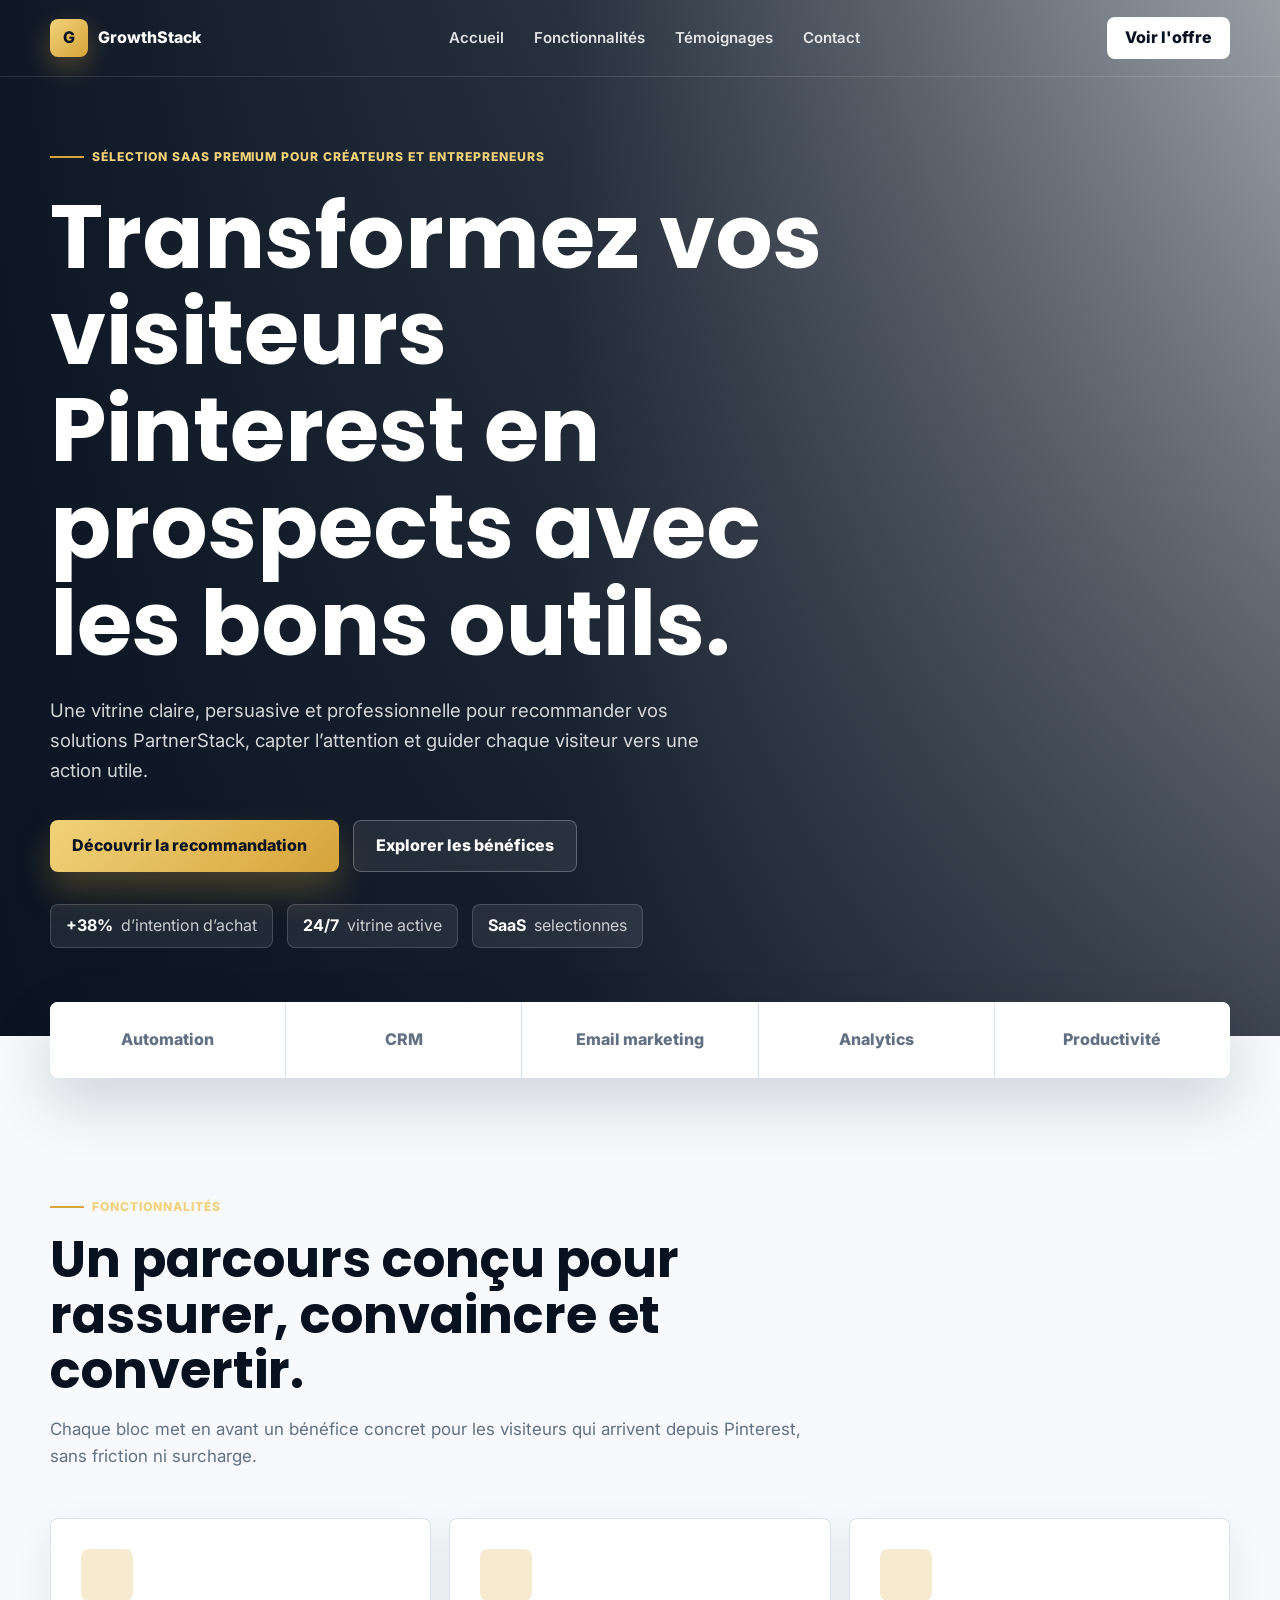
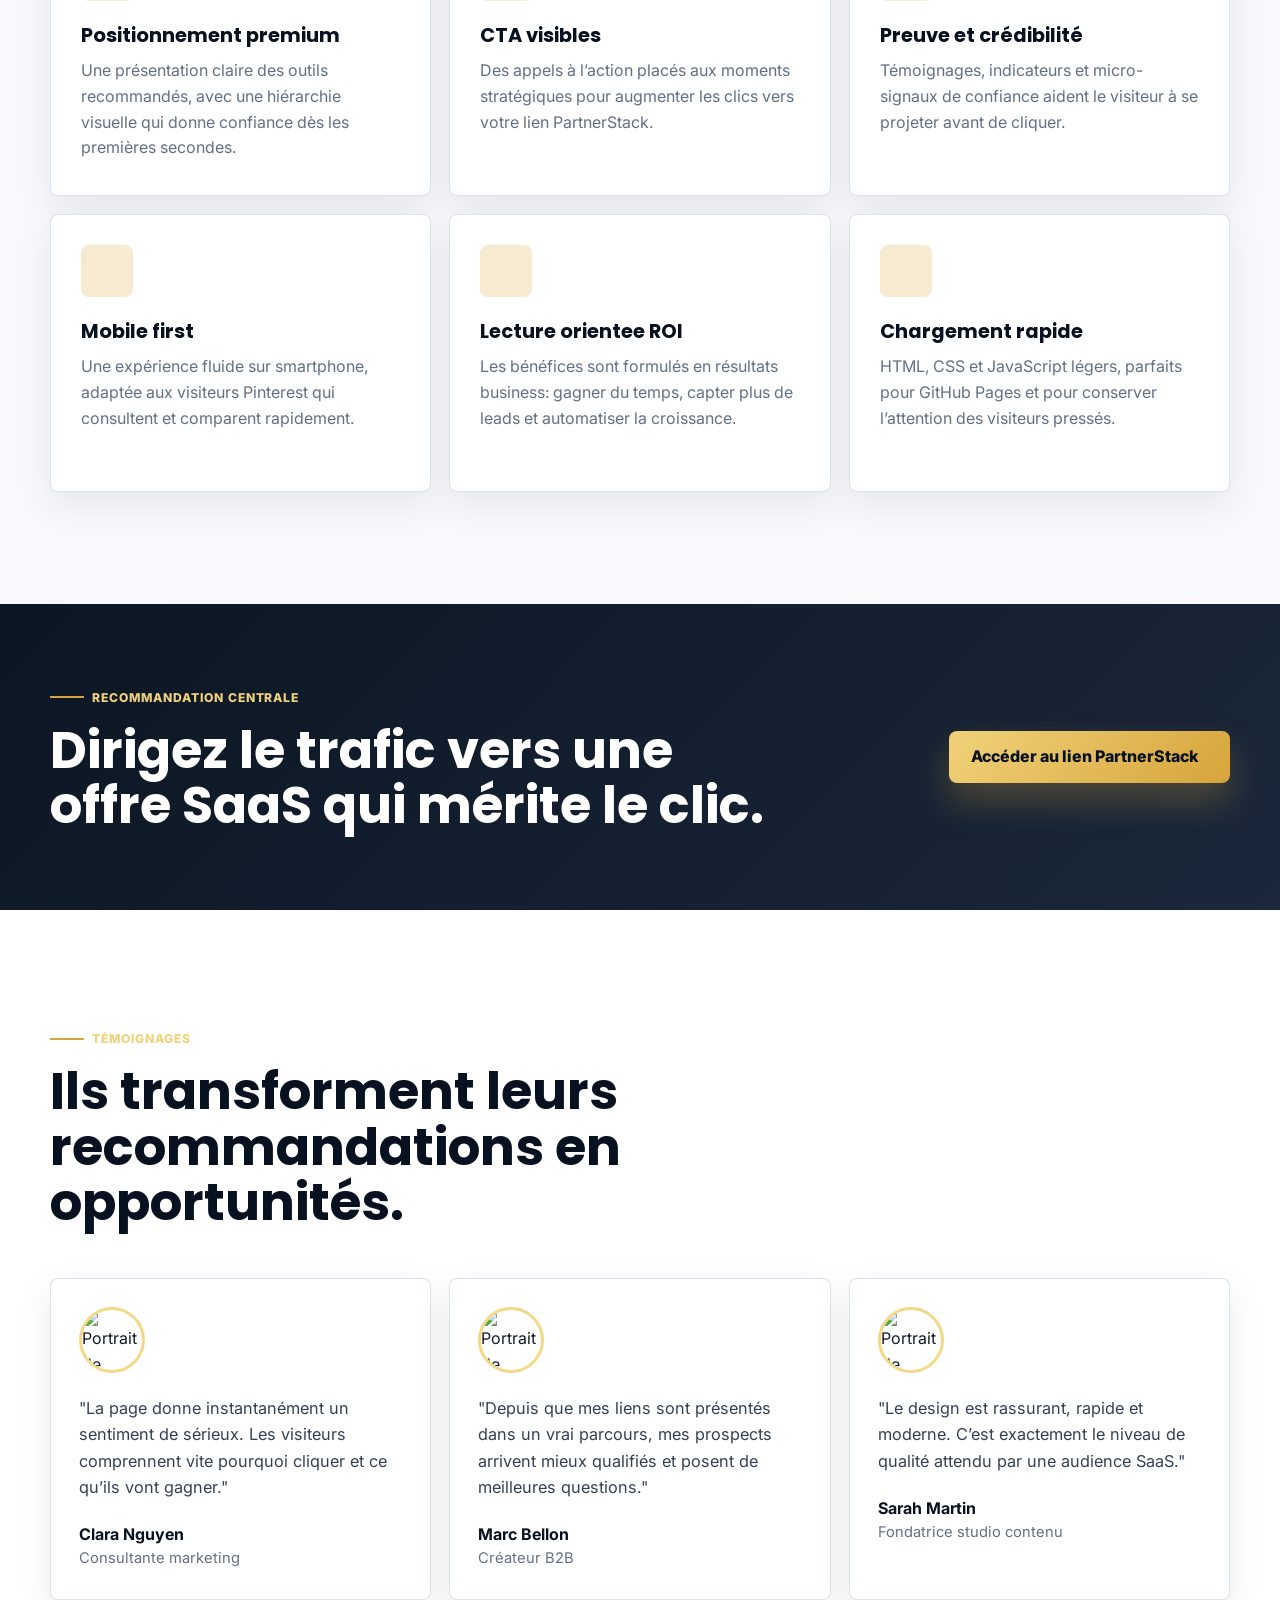
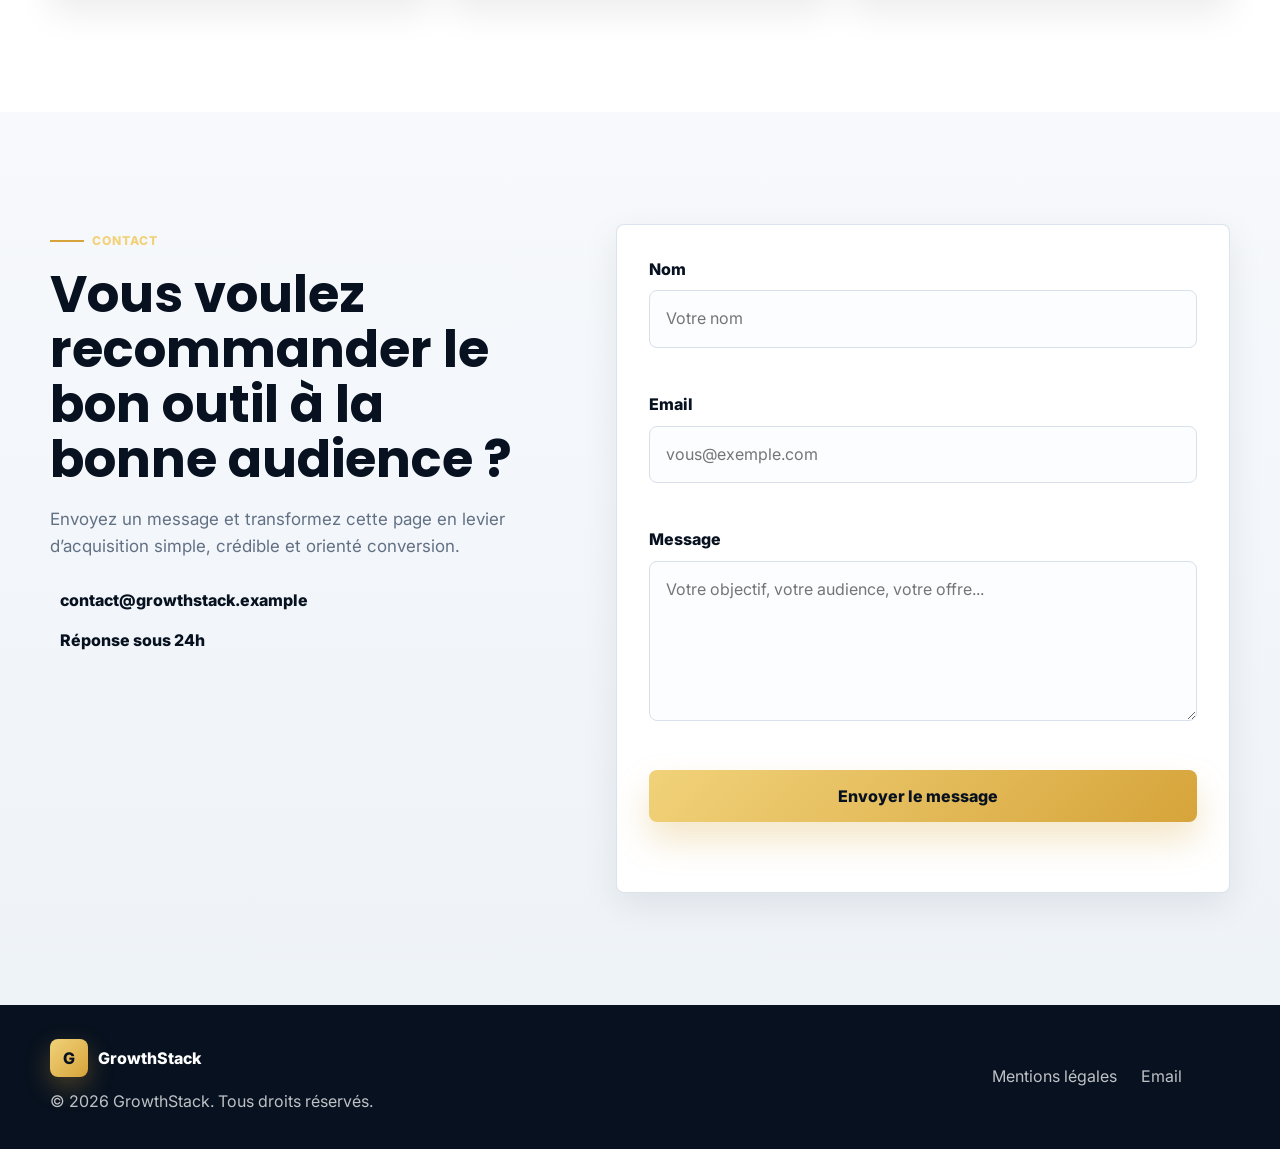
==== index.html @ a3753d05 "Add files via upload" ====
<!DOCTYPE html>
<html lang="fr">
<head>
  <meta charset="UTF-8">
  <meta name="viewport" content="width=device-width, initial-scale=1.0">
  <meta name="description" content="Découvrez une sélection premium d'outils SaaS recommandés via PartnerStack pour accélérer votre croissance, automatiser vos ventes et convertir plus de prospects.">
  <title>GrowthStack | Outils SaaS recommandés</title>
  <link rel="icon" type="image/svg+xml" href="favicon.svg">
  <link rel="preconnect" href="https://fonts.googleapis.com">
  <link rel="preconnect" href="https://fonts.gstatic.com" crossorigin>
  <link href="https://fonts.googleapis.com/css2?family=Inter:wght@400;500;600;700;800&family=Poppins:wght@600;700;800&display=swap" rel="stylesheet">
  <link rel="stylesheet" href="styles.css">
</head>
<body>
  <!-- Navigation fixe avec CTA de conversion -->
  <header class="site-header" data-header>
    <nav class="nav-shell" aria-label="Navigation principale">
      <a class="brand" href="#accueil" aria-label="GrowthStack - Accueil">
        <span class="brand-mark">G</span>
        <span>GrowthStack</span>
      </a>

      <button class="nav-toggle" type="button" aria-expanded="false" aria-controls="nav-menu" aria-label="Ouvrir le menu">
        <i data-lucide="menu"></i>
      </button>

      <div class="nav-menu" id="nav-menu" data-menu>
        <a href="#accueil">Accueil</a>
        <a href="#fonctionnalites">Fonctionnalités</a>
        <a href="#temoignages">Témoignages</a>
        <a href="#contact">Contact</a>
      </div>

      <a class="nav-cta" href="https://www.partnerstack.com/" target="_blank" rel="noopener" data-partner-link>
        Voir l'offre
      </a>
    </nav>
  </header>

  <main>
    <!-- Hero immersive: promesse claire + lien PartnerStack -->
    <section class="hero" id="accueil">
      <div class="hero-media" aria-hidden="true"></div>
      <div class="hero-overlay" aria-hidden="true"></div>

      <div class="hero-content reveal">
        <span class="eyebrow">Sélection SaaS premium pour créateurs et entrepreneurs</span>
        <h1>Transformez vos visiteurs Pinterest en prospects avec les bons outils.</h1>
        <p>
          Une vitrine claire, persuasive et professionnelle pour recommander vos solutions PartnerStack,
          capter l’attention et guider chaque visiteur vers une action utile.
        </p>
        <div class="hero-actions">
          <a class="button button-primary" href="https://www.partnerstack.com/" target="_blank" rel="noopener" data-partner-link>
            Découvrir la recommandation
            <i data-lucide="arrow-up-right"></i>
          </a>
          <a class="button button-ghost" href="#fonctionnalites">
            Explorer les bénéfices
          </a>
        </div>
        <div class="trust-row" aria-label="Indicateurs de confiance">
          <span><strong>+38%</strong> d’intention d’achat</span>
          <span><strong>24/7</strong> vitrine active</span>
          <span><strong>SaaS</strong> selectionnes</span>
        </div>
      </div>
    </section>

    <section class="logos-section" aria-label="Benefices rapides">
      <div class="section-inner logo-strip reveal">
        <span>Automation</span>
        <span>CRM</span>
        <span>Email marketing</span>
        <span>Analytics</span>
        <span>Productivité</span>
      </div>
    </section>

    <!-- Benefices principaux pour guider les visiteurs Pinterest -->
    <section class="section features-section" id="fonctionnalites">
      <div class="section-inner">
        <div class="section-heading reveal">
          <span class="eyebrow">Fonctionnalités</span>
          <h2>Un parcours conçu pour rassurer, convaincre et convertir.</h2>
          <p>Chaque bloc met en avant un bénéfice concret pour les visiteurs qui arrivent depuis Pinterest, sans friction ni surcharge.</p>
        </div>

        <div class="feature-grid">
          <article class="feature-card reveal">
            <span class="icon-badge"><i data-lucide="sparkles"></i></span>
            <h3>Positionnement premium</h3>
            <p>Une présentation claire des outils recommandés, avec une hiérarchie visuelle qui donne confiance dès les premières secondes.</p>
          </article>
          <article class="feature-card reveal">
            <span class="icon-badge"><i data-lucide="mouse-pointer-click"></i></span>
            <h3>CTA visibles</h3>
            <p>Des appels à l’action placés aux moments stratégiques pour augmenter les clics vers votre lien PartnerStack.</p>
          </article>
          <article class="feature-card reveal">
            <span class="icon-badge"><i data-lucide="shield-check"></i></span>
            <h3>Preuve et crédibilité</h3>
            <p>Témoignages, indicateurs et micro-signaux de confiance aident le visiteur à se projeter avant de cliquer.</p>
          </article>
          <article class="feature-card reveal">
            <span class="icon-badge"><i data-lucide="smartphone"></i></span>
            <h3>Mobile first</h3>
            <p>Une expérience fluide sur smartphone, adaptée aux visiteurs Pinterest qui consultent et comparent rapidement.</p>
          </article>
          <article class="feature-card reveal">
            <span class="icon-badge"><i data-lucide="bar-chart-3"></i></span>
            <h3>Lecture orientee ROI</h3>
            <p>Les bénéfices sont formulés en résultats business: gagner du temps, capter plus de leads et automatiser la croissance.</p>
          </article>
          <article class="feature-card reveal">
            <span class="icon-badge"><i data-lucide="zap"></i></span>
            <h3>Chargement rapide</h3>
            <p>HTML, CSS et JavaScript légers, parfaits pour GitHub Pages et pour conserver l’attention des visiteurs pressés.</p>
          </article>
        </div>
      </div>
    </section>

    <section class="conversion-band">
      <div class="section-inner band-inner reveal">
        <div>
          <span class="eyebrow">Recommandation centrale</span>
          <h2>Dirigez le trafic vers une offre SaaS qui mérite le clic.</h2>
        </div>
        <a class="button button-primary" href="https://www.partnerstack.com/" target="_blank" rel="noopener" data-partner-link>
          Accéder au lien PartnerStack
          <i data-lucide="external-link"></i>
        </a>
      </div>
    </section>

    <!-- Preuve sociale pour renforcer la confiance avant le clic -->
    <section class="section testimonials-section" id="temoignages">
      <div class="section-inner">
        <div class="section-heading reveal">
          <span class="eyebrow">Témoignages</span>
          <h2>Ils transforment leurs recommandations en opportunités.</h2>
        </div>

        <div class="testimonial-grid">
          <article class="testimonial-card reveal">
            <img src="https://images.unsplash.com/photo-1494790108377-be9c29b29330?auto=format&fit=crop&w=160&q=80" alt="Portrait de cliente souriante">
            <p>"La page donne instantanément un sentiment de sérieux. Les visiteurs comprennent vite pourquoi cliquer et ce qu’ils vont gagner."</p>
            <div>
              <strong>Clara Nguyen</strong>
              <span>Consultante marketing</span>
            </div>
          </article>
          <article class="testimonial-card reveal">
            <img src="https://images.unsplash.com/photo-1500648767791-00dcc994a43e?auto=format&fit=crop&w=160&q=80" alt="Portrait de client professionnel">
            <p>"Depuis que mes liens sont présentés dans un vrai parcours, mes prospects arrivent mieux qualifiés et posent de meilleures questions."</p>
            <div>
              <strong>Marc Bellon</strong>
              <span>Créateur B2B</span>
            </div>
          </article>
          <article class="testimonial-card reveal">
            <img src="https://images.unsplash.com/photo-1580489944761-15a19d654956?auto=format&fit=crop&w=160&q=80" alt="Portrait de cliente professionnelle">
            <p>"Le design est rassurant, rapide et moderne. C’est exactement le niveau de qualité attendu par une audience SaaS."</p>
            <div>
              <strong>Sarah Martin</strong>
              <span>Fondatrice studio contenu</span>
            </div>
          </article>
        </div>
      </div>
    </section>

    <!-- Formulaire valide cote client, pret a connecter a un service externe -->
    <section class="section contact-section" id="contact">
      <div class="section-inner contact-layout">
        <div class="contact-copy reveal">
          <span class="eyebrow">Contact</span>
          <h2>Vous voulez recommander le bon outil à la bonne audience ?</h2>
          <p>Envoyez un message et transformez cette page en levier d’acquisition simple, crédible et orienté conversion.</p>
          <div class="contact-meta">
            <a href="mailto:contact@growthstack.example"><i data-lucide="mail"></i> contact@growthstack.example</a>
            <span><i data-lucide="clock-3"></i> Réponse sous 24h</span>
          </div>
        </div>

        <form class="contact-form reveal" id="contact-form" novalidate>
          <label for="name">Nom</label>
          <input id="name" name="name" type="text" autocomplete="name" placeholder="Votre nom" required minlength="2">
          <small class="error-message" data-error-for="name"></small>

          <label for="email">Email</label>
          <input id="email" name="email" type="email" autocomplete="email" placeholder="vous@exemple.com" required>
          <small class="error-message" data-error-for="email"></small>

          <label for="message">Message</label>
          <textarea id="message" name="message" rows="5" placeholder="Votre objectif, votre audience, votre offre..." required minlength="12"></textarea>
          <small class="error-message" data-error-for="message"></small>

          <button class="button button-primary form-submit" type="submit">
            Envoyer le message
            <i data-lucide="send"></i>
          </button>
          <p class="form-status" role="status" aria-live="polite" data-form-status></p>
        </form>
      </div>
    </section>
  </main>

  <footer class="site-footer">
    <div class="section-inner footer-inner">
      <div>
        <a class="brand" href="#accueil">
          <span class="brand-mark">G</span>
          <span>GrowthStack</span>
        </a>
          <p>© 2026 GrowthStack. Tous droits réservés.</p>
      </div>
      <div class="footer-links">
        <a href="#contact">Mentions légales</a>
        <a href="mailto:contact@growthstack.example">Email</a>
        <a href="https://www.linkedin.com/" target="_blank" rel="noopener" aria-label="LinkedIn"><i data-lucide="linkedin"></i></a>
        <a href="https://www.instagram.com/" target="_blank" rel="noopener" aria-label="Instagram"><i data-lucide="instagram"></i></a>
      </div>
    </div>
  </footer>

  <script src="https://unpkg.com/lucide@latest/dist/umd/lucide.min.js"></script>
  <script src="script.js"></script>
</body>
</html>
---- styles.css ----
:root {
  /* Palette premium: bleu nuit, blanc net et accent doré. */
  --navy: #07111f;
  --navy-soft: #0d1b2f;
  --ink: #111827;
  --muted: #627084;
  --line: #d8e0ea;
  --white: #ffffff;
  --off-white: #f7f9fc;
  --gold: #d6a43a;
  --gold-light: #f1d27a;
  --sky: #64b5f6;
  --teal: #2dd4bf;
  --shadow: 0 24px 60px rgba(7, 17, 31, 0.16);
  --radius: 8px;
  --container: 1180px;
}

* {
  box-sizing: border-box;
}

html {
  scroll-behavior: smooth;
}

body {
  margin: 0;
  font-family: "Inter", Arial, sans-serif;
  color: var(--ink);
  background: var(--off-white);
  line-height: 1.6;
}

body.menu-open {
  overflow: hidden;
}

a {
  color: inherit;
  text-decoration: none;
}

img {
  display: block;
  max-width: 100%;
}

button,
input,
textarea {
  font: inherit;
}

.site-header {
  position: fixed;
  top: 0;
  right: 0;
  left: 0;
  z-index: 20;
  transition: background 220ms ease, box-shadow 220ms ease, border-color 220ms ease;
  border-bottom: 1px solid rgba(255, 255, 255, 0.12);
}

.site-header.is-scrolled {
  background: rgba(7, 17, 31, 0.92);
  box-shadow: 0 16px 36px rgba(7, 17, 31, 0.22);
  backdrop-filter: blur(16px);
}

.nav-shell,
.section-inner {
  width: min(calc(100% - 40px), var(--container));
  margin: 0 auto;
}

.nav-shell {
  min-height: 76px;
  display: flex;
  align-items: center;
  justify-content: space-between;
  gap: 24px;
}

.brand {
  display: inline-flex;
  align-items: center;
  gap: 10px;
  color: var(--white);
  font-weight: 800;
  letter-spacing: 0;
}

.brand-mark {
  width: 38px;
  height: 38px;
  display: grid;
  place-items: center;
  border-radius: var(--radius);
  color: var(--navy);
  background: linear-gradient(135deg, var(--gold-light), var(--gold));
  box-shadow: 0 10px 26px rgba(214, 164, 58, 0.32);
}

.nav-menu {
  display: flex;
  align-items: center;
  gap: 30px;
  color: rgba(255, 255, 255, 0.86);
  font-weight: 600;
  font-size: 0.94rem;
}

.nav-menu a {
  transition: color 180ms ease;
}

.nav-menu a:hover,
.nav-menu a:focus-visible {
  color: var(--gold-light);
}

.nav-cta {
  display: inline-flex;
  align-items: center;
  justify-content: center;
  min-height: 42px;
  padding: 0 18px;
  border-radius: var(--radius);
  color: var(--navy);
  background: var(--white);
  font-weight: 800;
  transition: transform 180ms ease, background 180ms ease;
}

.nav-cta:hover {
  transform: translateY(-2px);
  background: var(--gold-light);
}

.nav-toggle {
  display: none;
  width: 44px;
  height: 44px;
  border: 1px solid rgba(255, 255, 255, 0.28);
  border-radius: var(--radius);
  color: var(--white);
  background: rgba(255, 255, 255, 0.08);
  cursor: pointer;
}

.hero {
  position: relative;
  min-height: 92vh;
  display: flex;
  align-items: center;
  padding: 140px 0 88px;
  color: var(--white);
  overflow: hidden;
}

.hero-media,
.hero-overlay {
  position: absolute;
  inset: 0;
}

.hero-media {
  background-image: url("https://images.unsplash.com/photo-1551434678-e076c223a692?auto=format&fit=crop&w=2200&q=86");
  background-size: cover;
  background-position: center;
  transform: scale(1.04);
}

.hero-overlay {
  background:
    linear-gradient(90deg, rgba(7, 17, 31, 0.96) 0%, rgba(7, 17, 31, 0.82) 44%, rgba(7, 17, 31, 0.2) 100%),
    linear-gradient(180deg, rgba(7, 17, 31, 0.24) 0%, rgba(7, 17, 31, 0.72) 100%);
}

.hero-content {
  position: relative;
  width: min(calc(100% - 40px), 820px);
  margin-left: max(20px, calc((100vw - var(--container)) / 2));
}

.eyebrow {
  display: inline-flex;
  align-items: center;
  gap: 8px;
  color: var(--gold-light);
  text-transform: uppercase;
  font-weight: 800;
  font-size: 0.76rem;
  letter-spacing: 0.08em;
}

.eyebrow::before {
  content: "";
  width: 34px;
  height: 2px;
  background: var(--gold);
}

h1,
h2,
h3 {
  margin: 0;
  font-family: "Poppins", "Inter", sans-serif;
  line-height: 1.08;
  letter-spacing: 0;
}

h1 {
  margin-top: 22px;
  max-width: 780px;
  font-size: clamp(2.8rem, 7vw, 5.6rem);
}

.hero p {
  max-width: 650px;
  margin: 24px 0 0;
  color: rgba(255, 255, 255, 0.82);
  font-size: 1.16rem;
}

.hero-actions,
.trust-row {
  display: flex;
  align-items: center;
  flex-wrap: wrap;
  gap: 14px;
}

.hero-actions {
  margin-top: 34px;
}

.button {
  min-height: 52px;
  display: inline-flex;
  align-items: center;
  justify-content: center;
  gap: 10px;
  border: 0;
  border-radius: var(--radius);
  padding: 0 22px;
  cursor: pointer;
  font-weight: 800;
  transition: transform 180ms ease, box-shadow 180ms ease, background 180ms ease, color 180ms ease;
}

.button svg {
  width: 19px;
  height: 19px;
}

.button-primary {
  color: var(--navy);
  background: linear-gradient(135deg, var(--gold-light), var(--gold));
  box-shadow: 0 18px 34px rgba(214, 164, 58, 0.28);
}

.button-primary:hover {
  transform: translateY(-3px);
  box-shadow: 0 24px 42px rgba(214, 164, 58, 0.36);
}

.button-ghost {
  color: var(--white);
  border: 1px solid rgba(255, 255, 255, 0.26);
  background: rgba(255, 255, 255, 0.08);
  backdrop-filter: blur(10px);
}

.button-ghost:hover {
  transform: translateY(-3px);
  background: rgba(255, 255, 255, 0.15);
}

.trust-row {
  margin-top: 32px;
  color: rgba(255, 255, 255, 0.76);
}

.trust-row span {
  min-height: 44px;
  display: inline-flex;
  align-items: center;
  gap: 8px;
  padding: 0 15px;
  border: 1px solid rgba(255, 255, 255, 0.16);
  border-radius: var(--radius);
  background: rgba(255, 255, 255, 0.08);
}

.trust-row strong {
  color: var(--white);
}

.logos-section {
  margin-top: -34px;
  position: relative;
  z-index: 2;
}

.logo-strip {
  display: grid;
  grid-template-columns: repeat(5, 1fr);
  gap: 1px;
  overflow: hidden;
  border-radius: var(--radius);
  box-shadow: var(--shadow);
  background: var(--line);
}

.logo-strip span {
  min-height: 76px;
  display: grid;
  place-items: center;
  color: var(--muted);
  background: var(--white);
  font-weight: 800;
}

.section {
  padding: 112px 0;
}

.section-heading {
  max-width: 760px;
  margin-bottom: 48px;
}

.section-heading h2,
.band-inner h2,
.contact-copy h2 {
  margin-top: 16px;
  color: var(--navy);
  font-size: clamp(2rem, 4vw, 3.35rem);
}

.section-heading p,
.contact-copy p {
  margin: 18px 0 0;
  color: var(--muted);
  font-size: 1.06rem;
}

.feature-grid {
  display: grid;
  grid-template-columns: repeat(3, 1fr);
  gap: 18px;
}

.feature-card,
.testimonial-card,
.contact-form {
  border: 1px solid rgba(216, 224, 234, 0.9);
  border-radius: var(--radius);
  background: var(--white);
  box-shadow: 0 12px 36px rgba(7, 17, 31, 0.08);
}

.feature-card {
  min-height: 278px;
  padding: 30px;
  transition: transform 200ms ease, box-shadow 200ms ease, border-color 200ms ease;
}

.feature-card:hover {
  transform: translateY(-6px);
  border-color: rgba(214, 164, 58, 0.55);
  box-shadow: 0 26px 56px rgba(7, 17, 31, 0.13);
}

.icon-badge {
  width: 52px;
  height: 52px;
  display: grid;
  place-items: center;
  border-radius: var(--radius);
  color: var(--navy);
  background: #f6ead0;
}

.icon-badge svg {
  width: 24px;
  height: 24px;
}

.feature-card h3 {
  margin-top: 24px;
  color: var(--navy);
  font-size: 1.22rem;
}

.feature-card p {
  margin: 12px 0 0;
  color: var(--muted);
}

.conversion-band {
  padding: 76px 0;
  color: var(--white);
  background:
    linear-gradient(135deg, rgba(7, 17, 31, 0.98), rgba(13, 27, 47, 0.94)),
    url("https://images.unsplash.com/photo-1556761175-b413da4baf72?auto=format&fit=crop&w=1800&q=82") center/cover;
}

.band-inner {
  display: flex;
  align-items: center;
  justify-content: space-between;
  gap: 34px;
}

.band-inner h2 {
  color: var(--white);
  max-width: 720px;
}

.testimonials-section {
  background: var(--white);
}

.testimonial-grid {
  display: grid;
  grid-template-columns: repeat(3, 1fr);
  gap: 18px;
}

.testimonial-card {
  padding: 28px;
}

.testimonial-card img {
  width: 66px;
  height: 66px;
  border-radius: 50%;
  object-fit: cover;
  border: 3px solid #f3d985;
}

.testimonial-card p {
  margin: 22px 0;
  color: #344154;
  font-size: 1.02rem;
}

.testimonial-card strong,
.testimonial-card span {
  display: block;
}

.testimonial-card strong {
  color: var(--navy);
}

.testimonial-card span {
  color: var(--muted);
  font-size: 0.92rem;
}

.contact-section {
  background:
    linear-gradient(180deg, #f7f9fc 0%, #eef3f8 100%);
}

.contact-layout {
  display: grid;
  grid-template-columns: 0.9fr 1.1fr;
  gap: 64px;
  align-items: start;
}

.contact-copy {
  position: sticky;
  top: 110px;
}

.contact-meta {
  display: grid;
  gap: 14px;
  margin-top: 28px;
  color: var(--navy);
  font-weight: 800;
}

.contact-meta a,
.contact-meta span {
  display: inline-flex;
  align-items: center;
  gap: 10px;
}

.contact-meta svg {
  width: 20px;
  height: 20px;
  color: var(--gold);
}

.contact-form {
  padding: 32px;
}

.contact-form label {
  display: block;
  margin: 18px 0 8px;
  color: var(--navy);
  font-weight: 800;
}

.contact-form label:first-child {
  margin-top: 0;
}

.contact-form input,
.contact-form textarea {
  width: 100%;
  border: 1px solid var(--line);
  border-radius: var(--radius);
  padding: 15px 16px;
  color: var(--ink);
  background: #fbfdff;
  outline: 0;
  transition: border-color 180ms ease, box-shadow 180ms ease, background 180ms ease;
}

.contact-form textarea {
  resize: vertical;
}

.contact-form input:focus,
.contact-form textarea:focus {
  border-color: var(--gold);
  background: var(--white);
  box-shadow: 0 0 0 4px rgba(214, 164, 58, 0.16);
}

.contact-form input.is-invalid,
.contact-form textarea.is-invalid {
  border-color: #c2410c;
}

.error-message {
  min-height: 20px;
  display: block;
  margin-top: 6px;
  color: #c2410c;
  font-weight: 700;
  font-size: 0.86rem;
}

.form-submit {
  width: 100%;
  margin-top: 16px;
}

.form-status {
  min-height: 24px;
  margin: 14px 0 0;
  color: #0f766e;
  font-weight: 800;
}

.site-footer {
  padding: 34px 0;
  color: rgba(255, 255, 255, 0.74);
  background: var(--navy);
}

.footer-inner,
.footer-links {
  display: flex;
  align-items: center;
  justify-content: space-between;
  gap: 24px;
}

.footer-inner {
  flex-wrap: wrap;
}

.footer-inner p {
  margin: 12px 0 0;
}

.footer-links {
  flex-wrap: wrap;
}

.footer-links a {
  transition: color 180ms ease;
}

.footer-links a:hover {
  color: var(--gold-light);
}

.footer-links svg {
  width: 20px;
  height: 20px;
}

/* Animation d’apparition progressive déclenchée au scroll. */
.reveal {
  opacity: 0;
  transform: translateY(26px);
  transition: opacity 700ms ease, transform 700ms ease;
}

.reveal.is-visible {
  opacity: 1;
  transform: translateY(0);
}

@media (max-width: 980px) {
  .nav-toggle {
    display: grid;
    place-items: center;
  }

  .nav-menu {
    position: fixed;
    top: 76px;
    right: 20px;
    left: 20px;
    display: grid;
    gap: 0;
    padding: 12px;
    border: 1px solid rgba(255, 255, 255, 0.14);
    border-radius: var(--radius);
    background: rgba(7, 17, 31, 0.96);
    box-shadow: var(--shadow);
    transform: translateY(-12px);
    opacity: 0;
    pointer-events: none;
    transition: opacity 180ms ease, transform 180ms ease;
  }

  .nav-menu.is-open {
    opacity: 1;
    pointer-events: auto;
    transform: translateY(0);
  }

  .nav-menu a {
    padding: 14px;
  }

  .nav-cta {
    display: none;
  }

  .hero {
    min-height: 820px;
  }

  .hero-overlay {
    background:
      linear-gradient(180deg, rgba(7, 17, 31, 0.96), rgba(7, 17, 31, 0.76)),
      linear-gradient(90deg, rgba(7, 17, 31, 0.62), rgba(7, 17, 31, 0.18));
  }

  .logo-strip,
  .feature-grid,
  .testimonial-grid,
  .contact-layout {
    grid-template-columns: 1fr 1fr;
  }

  .logo-strip span:last-child {
    grid-column: 1 / -1;
  }

  .band-inner {
    align-items: flex-start;
    flex-direction: column;
  }

  .contact-copy {
    position: static;
  }
}

@media (max-width: 680px) {
  .nav-shell,
  .section-inner,
  .hero-content {
    width: min(calc(100% - 28px), var(--container));
  }

  .nav-shell {
    min-height: 68px;
  }

  .nav-menu {
    top: 68px;
    right: 14px;
    left: 14px;
  }

  .brand {
    font-size: 0.98rem;
  }

  .brand-mark {
    width: 34px;
    height: 34px;
  }

  .hero {
    min-height: 760px;
    padding: 118px 0 66px;
  }

  h1 {
    font-size: clamp(2.35rem, 13vw, 3.5rem);
  }

  .hero p {
    font-size: 1rem;
  }

  .hero-actions .button {
    width: 100%;
  }

  .trust-row span {
    width: 100%;
    justify-content: center;
  }

  .logo-strip,
  .feature-grid,
  .testimonial-grid,
  .contact-layout {
    grid-template-columns: 1fr;
  }

  .logo-strip span:last-child {
    grid-column: auto;
  }

  .section {
    padding: 76px 0;
  }

  .feature-card,
  .testimonial-card,
  .contact-form {
    padding: 24px;
  }

  .contact-layout {
    gap: 34px;
  }

  .footer-inner,
  .footer-links {
    align-items: flex-start;
    flex-direction: column;
  }
}

@media (prefers-reduced-motion: reduce) {
  *,
  *::before,
  *::after {
    scroll-behavior: auto !important;
    transition-duration: 0.01ms !important;
    animation-duration: 0.01ms !important;
    animation-iteration-count: 1 !important;
  }

  .reveal {
    opacity: 1;
    transform: none;
  }
}
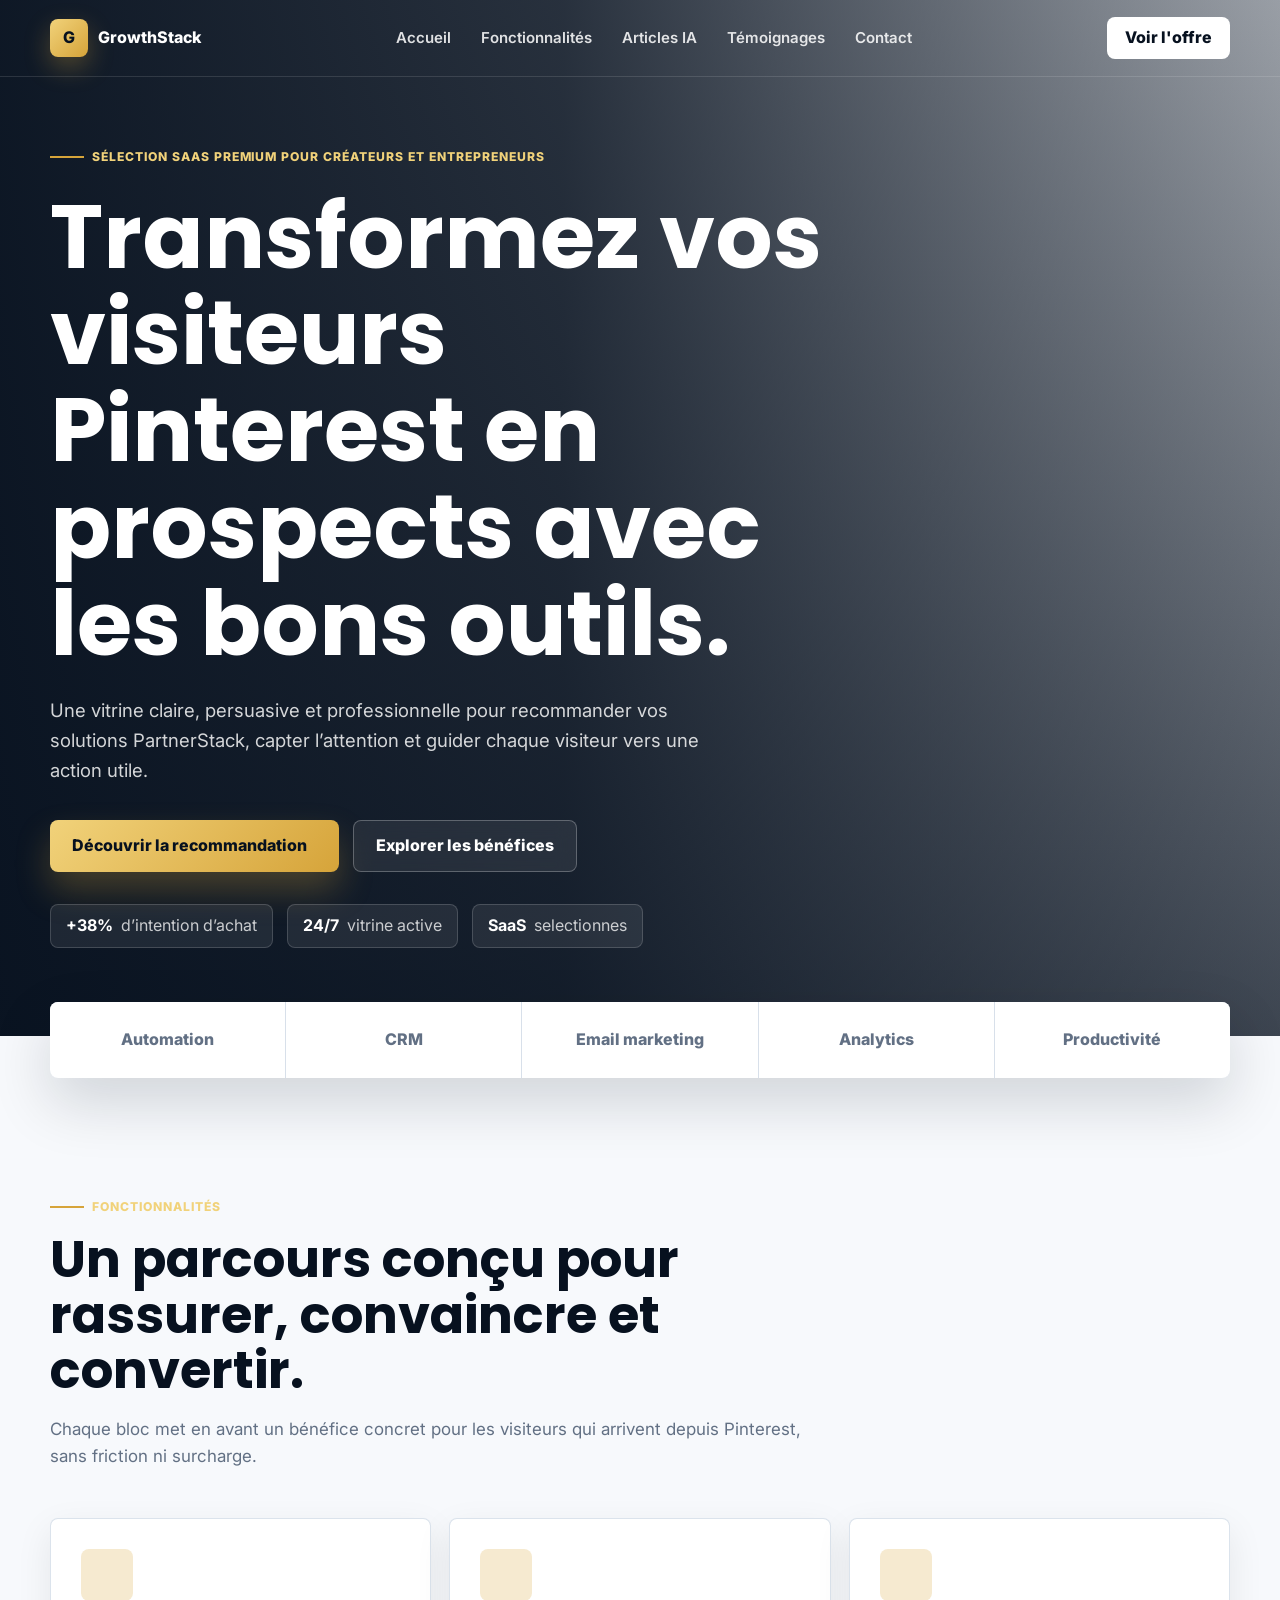
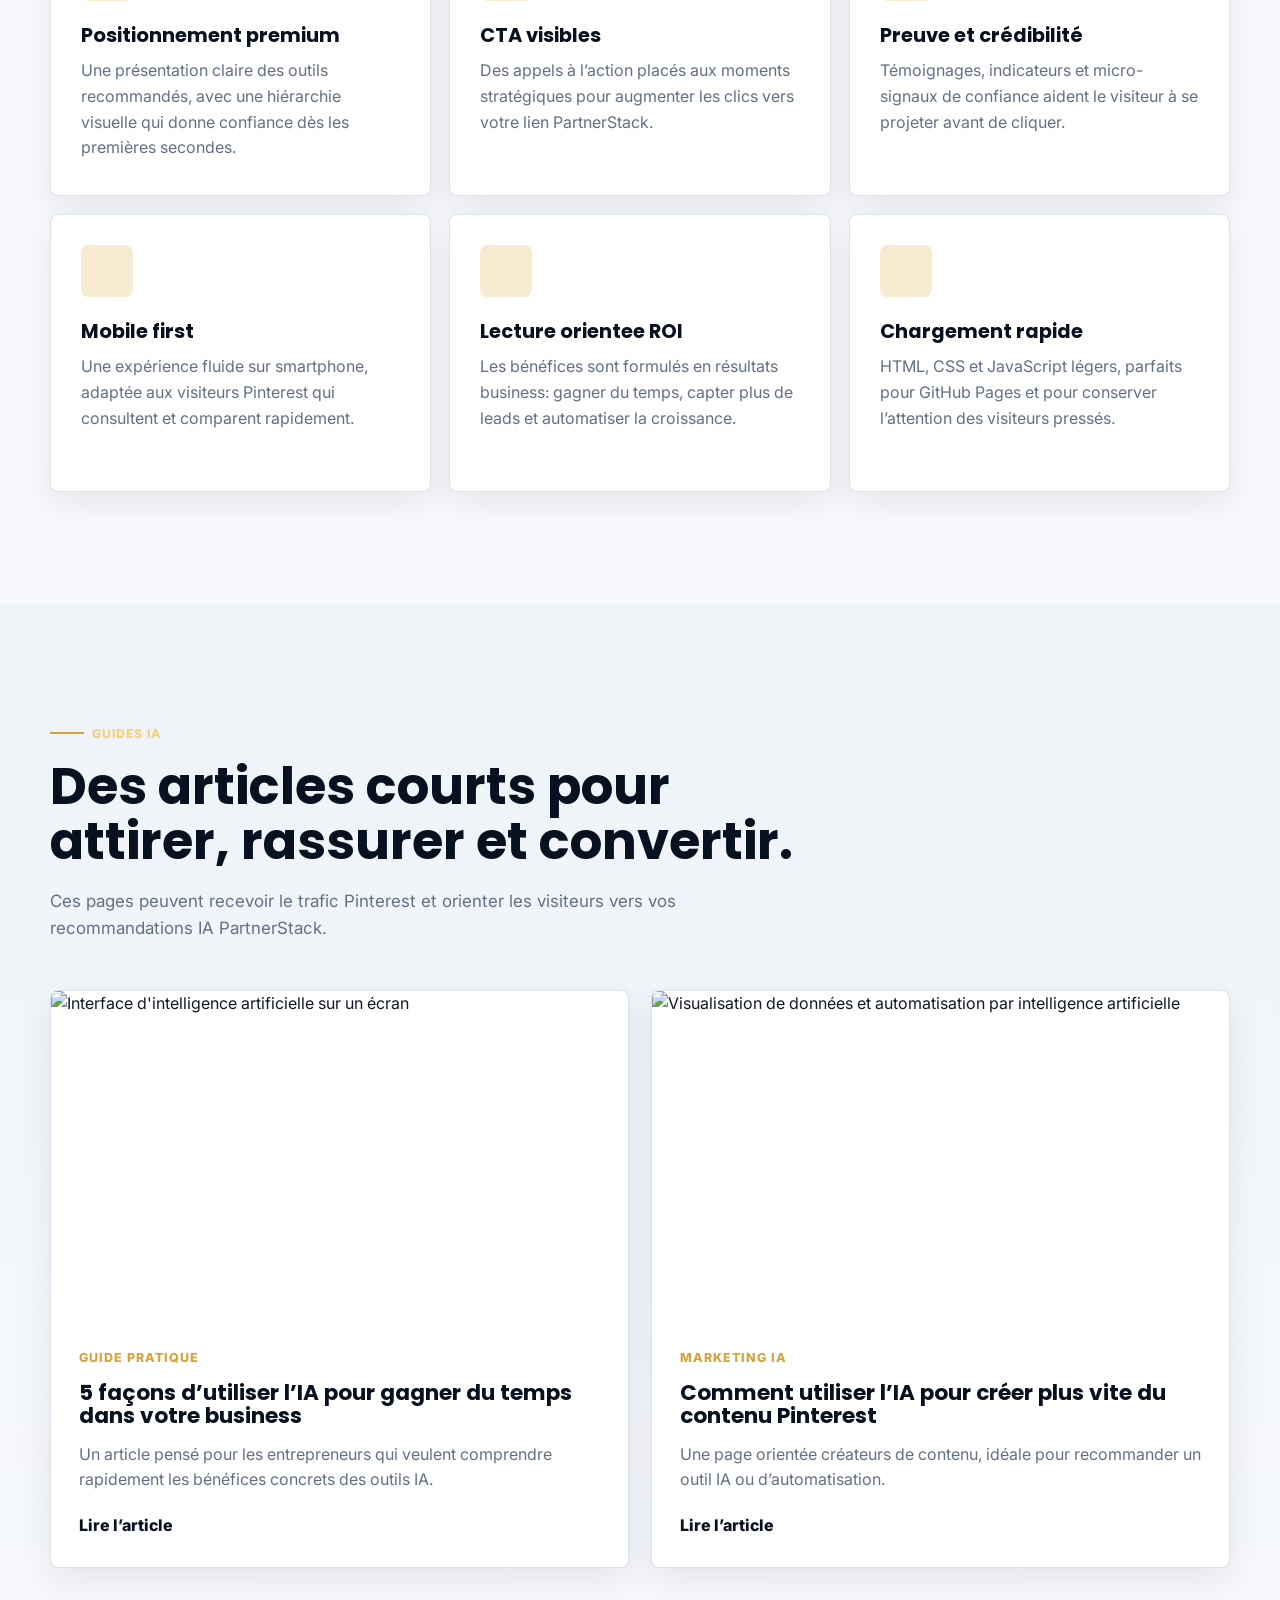
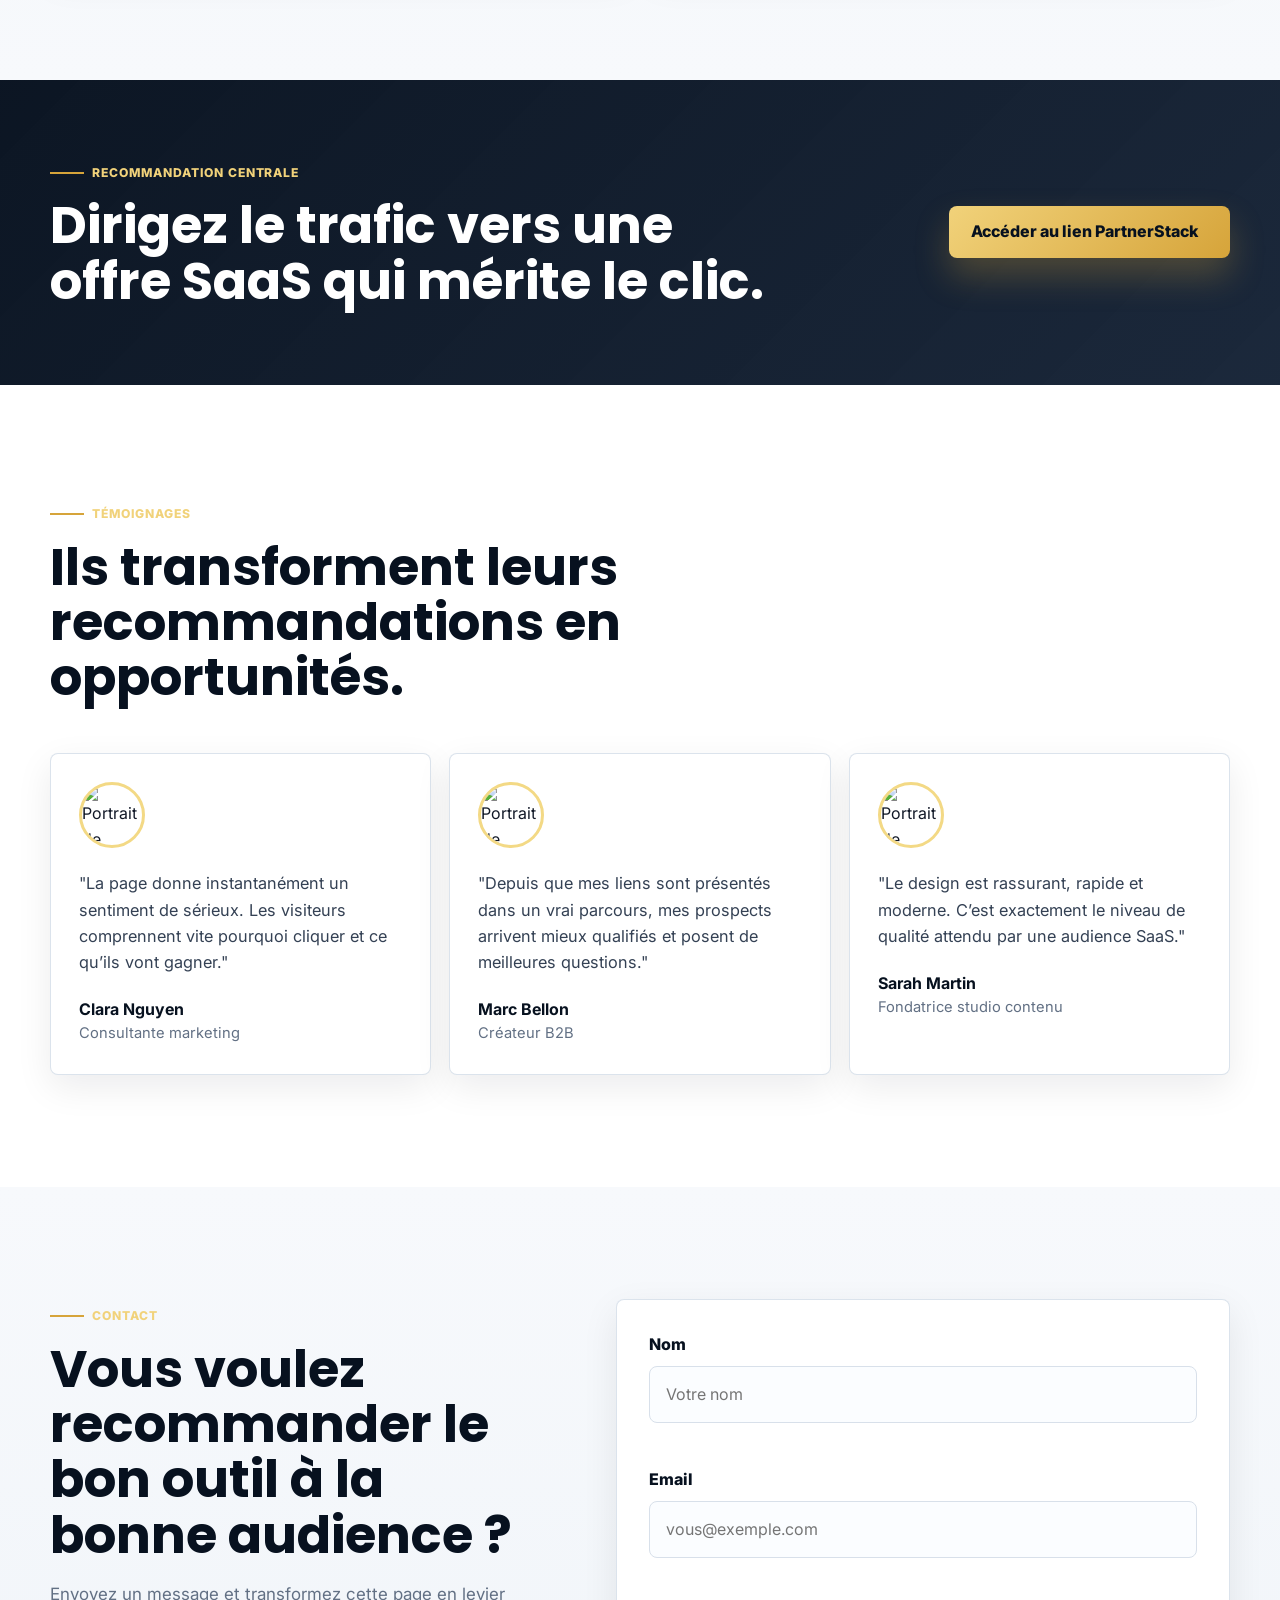
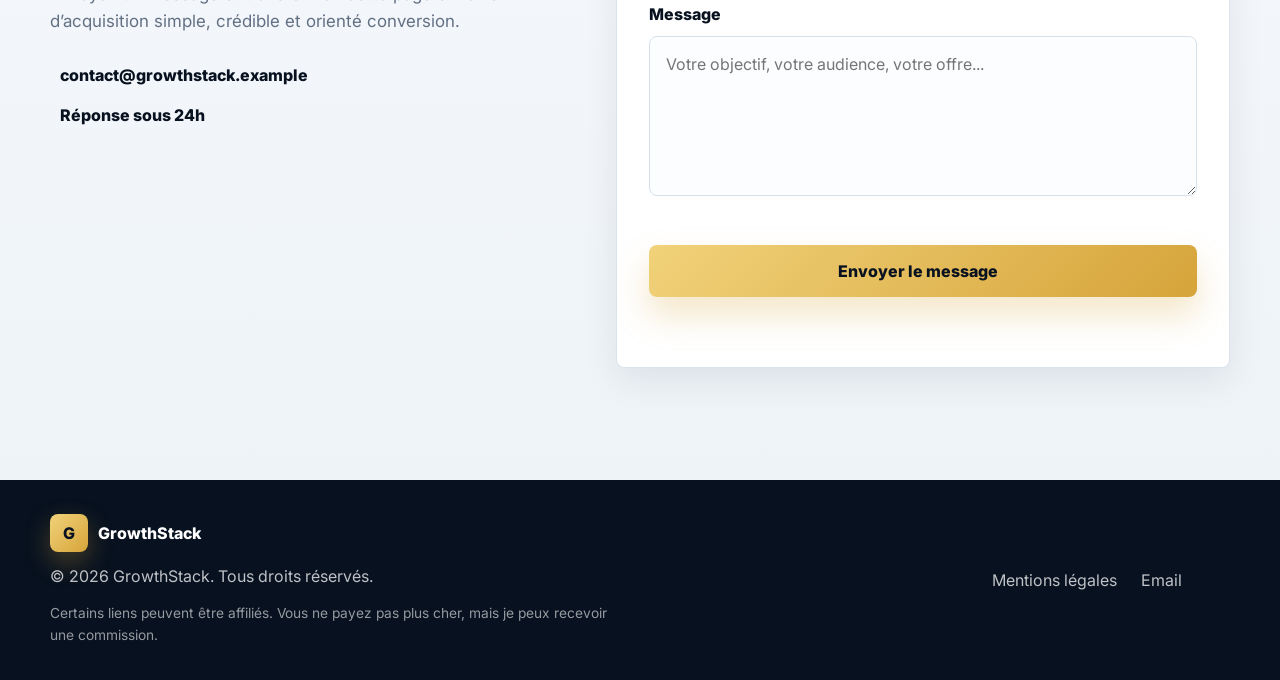
==== commit 9bf207fd: "Add files via upload" ====
--- a/index.html
+++ b/index.html
@@ -27,6 +27,7 @@
       <div class="nav-menu" id="nav-menu" data-menu>
         <a href="#accueil">Accueil</a>
         <a href="#fonctionnalites">Fonctionnalités</a>
+        <a href="#articles">Articles IA</a>
         <a href="#temoignages">Témoignages</a>
         <a href="#contact">Contact</a>
       </div>
@@ -121,6 +122,39 @@
       </div>
     </section>
 
+    <!-- Guides IA pour capter du trafic Pinterest et eduquer avant le CTA -->
+    <section class="section articles-section" id="articles">
+      <div class="section-inner">
+        <div class="section-heading reveal">
+          <span class="eyebrow">Guides IA</span>
+          <h2>Des articles courts pour attirer, rassurer et convertir.</h2>
+          <p>Ces pages peuvent recevoir le trafic Pinterest et orienter les visiteurs vers vos recommandations IA PartnerStack.</p>
+        </div>
+
+        <div class="article-grid">
+          <article class="article-card reveal">
+            <img src="https://images.unsplash.com/photo-1677442136019-21780ecad995?auto=format&fit=crop&w=900&q=82" alt="Interface d'intelligence artificielle sur un écran">
+            <div class="article-card-body">
+              <span>Guide pratique</span>
+              <h3>5 façons d’utiliser l’IA pour gagner du temps dans votre business</h3>
+              <p>Un article pensé pour les entrepreneurs qui veulent comprendre rapidement les bénéfices concrets des outils IA.</p>
+              <a href="article-ia-productivite.html">Lire l’article <i data-lucide="arrow-right"></i></a>
+            </div>
+          </article>
+
+          <article class="article-card reveal">
+            <img src="https://images.unsplash.com/photo-1674027444485-cec3da58eef4?auto=format&fit=crop&w=900&q=82" alt="Visualisation de données et automatisation par intelligence artificielle">
+            <div class="article-card-body">
+              <span>Marketing IA</span>
+              <h3>Comment utiliser l’IA pour créer plus vite du contenu Pinterest</h3>
+              <p>Une page orientée créateurs de contenu, idéale pour recommander un outil IA ou d’automatisation.</p>
+              <a href="article-ia-pinterest.html">Lire l’article <i data-lucide="arrow-right"></i></a>
+            </div>
+          </article>
+        </div>
+      </div>
+    </section>
+
     <section class="conversion-band">
       <div class="section-inner band-inner reveal">
         <div>
@@ -214,7 +248,8 @@
           <span class="brand-mark">G</span>
           <span>GrowthStack</span>
         </a>
-          <p>© 2026 GrowthStack. Tous droits réservés.</p>
+        <p>© 2026 GrowthStack. Tous droits réservés.</p>
+        <p class="affiliate-note">Certains liens peuvent être affiliés. Vous ne payez pas plus cher, mais je peux recevoir une commission.</p>
       </div>
       <div class="footer-links">
         <a href="#contact">Mentions légales</a>
--- a/styles.css
+++ b/styles.css
@@ -354,6 +354,7 @@
 }
 
 .feature-card,
+.article-card,
 .testimonial-card,
 .contact-form {
   border: 1px solid rgba(216, 224, 234, 0.9);
@@ -398,6 +399,76 @@
 .feature-card p {
   margin: 12px 0 0;
   color: var(--muted);
+}
+
+.articles-section {
+  background: linear-gradient(180deg, #eef3f8 0%, #f7f9fc 100%);
+}
+
+.article-grid {
+  display: grid;
+  grid-template-columns: repeat(2, 1fr);
+  gap: 22px;
+}
+
+.article-card {
+  overflow: hidden;
+  transition: transform 200ms ease, box-shadow 200ms ease, border-color 200ms ease;
+}
+
+.article-card:hover {
+  transform: translateY(-6px);
+  border-color: rgba(214, 164, 58, 0.55);
+  box-shadow: 0 26px 56px rgba(7, 17, 31, 0.13);
+}
+
+.article-card img {
+  width: 100%;
+  aspect-ratio: 16 / 9;
+  object-fit: cover;
+}
+
+.article-card-body {
+  padding: 28px;
+}
+
+.article-card-body span {
+  color: var(--gold);
+  font-size: 0.78rem;
+  font-weight: 800;
+  text-transform: uppercase;
+  letter-spacing: 0.08em;
+}
+
+.article-card-body h3 {
+  margin-top: 12px;
+  color: var(--navy);
+  font-size: 1.35rem;
+}
+
+.article-card-body p {
+  margin: 14px 0 0;
+  color: var(--muted);
+}
+
+.article-card-body a {
+  display: inline-flex;
+  align-items: center;
+  gap: 8px;
+  margin-top: 20px;
+  color: var(--navy);
+  font-weight: 800;
+  transition: color 180ms ease, gap 180ms ease;
+}
+
+.article-card-body a:hover {
+  gap: 12px;
+  color: var(--gold);
+}
+
+.article-card-body svg {
+  width: 18px;
+  height: 18px;
 }
 
 .conversion-band {
@@ -586,6 +657,12 @@
   margin: 12px 0 0;
 }
 
+.affiliate-note {
+  max-width: 560px;
+  font-size: 0.86rem;
+  opacity: 0.78;
+}
+
 .footer-links {
   flex-wrap: wrap;
 }
@@ -604,6 +681,94 @@
 }
 
 /* Animation d’apparition progressive déclenchée au scroll. */
+.article-page {
+  min-height: 100vh;
+  padding: 126px 0 90px;
+  background: var(--off-white);
+}
+
+.article-hero {
+  max-width: 980px;
+}
+
+.article-back {
+  display: inline-flex;
+  align-items: center;
+  gap: 8px;
+  margin-bottom: 34px;
+  color: var(--navy);
+  font-weight: 800;
+}
+
+.article-back svg {
+  width: 18px;
+  height: 18px;
+}
+
+.article-hero h1 {
+  max-width: 920px;
+  margin-top: 18px;
+  color: var(--navy);
+  font-size: clamp(2.4rem, 6vw, 4.6rem);
+}
+
+.article-hero p {
+  max-width: 760px;
+  margin: 22px 0 34px;
+  color: var(--muted);
+  font-size: 1.16rem;
+}
+
+.article-hero img {
+  width: 100%;
+  max-height: 520px;
+  border-radius: var(--radius);
+  object-fit: cover;
+  box-shadow: var(--shadow);
+}
+
+.article-content {
+  max-width: 820px;
+  padding-top: 58px;
+}
+
+.article-content p {
+  margin: 0 0 22px;
+  color: #344154;
+  font-size: 1.08rem;
+}
+
+.article-content h2 {
+  margin: 40px 0 14px;
+  color: var(--navy);
+  font-size: clamp(1.55rem, 3vw, 2.25rem);
+}
+
+.article-cta {
+  margin-top: 52px;
+  padding: 34px;
+  border-radius: var(--radius);
+  color: var(--white);
+  background:
+    linear-gradient(135deg, rgba(7, 17, 31, 0.98), rgba(13, 27, 47, 0.94)),
+    url("https://images.unsplash.com/photo-1556761175-b413da4baf72?auto=format&fit=crop&w=1400&q=82") center/cover;
+}
+
+.article-cta h2 {
+  margin: 0;
+  color: var(--white);
+}
+
+.article-cta p {
+  margin: 14px 0 24px;
+  color: rgba(255, 255, 255, 0.78);
+}
+
+.article-cta .affiliate-note {
+  margin: 18px 0 0;
+  color: rgba(255, 255, 255, 0.68);
+}
+
 .reveal {
   opacity: 0;
   transform: translateY(26px);
@@ -665,6 +830,7 @@
 
   .logo-strip,
   .feature-grid,
+  .article-grid,
   .testimonial-grid,
   .contact-layout {
     grid-template-columns: 1fr 1fr;
@@ -734,6 +900,7 @@
 
   .logo-strip,
   .feature-grid,
+  .article-grid,
   .testimonial-grid,
   .contact-layout {
     grid-template-columns: 1fr;
@@ -748,9 +915,22 @@
   }
 
   .feature-card,
+  .article-card-body,
   .testimonial-card,
   .contact-form {
     padding: 24px;
+  }
+
+  .article-page {
+    padding-top: 104px;
+  }
+
+  .article-content {
+    padding-top: 42px;
+  }
+
+  .article-cta {
+    padding: 26px;
   }
 
   .contact-layout {
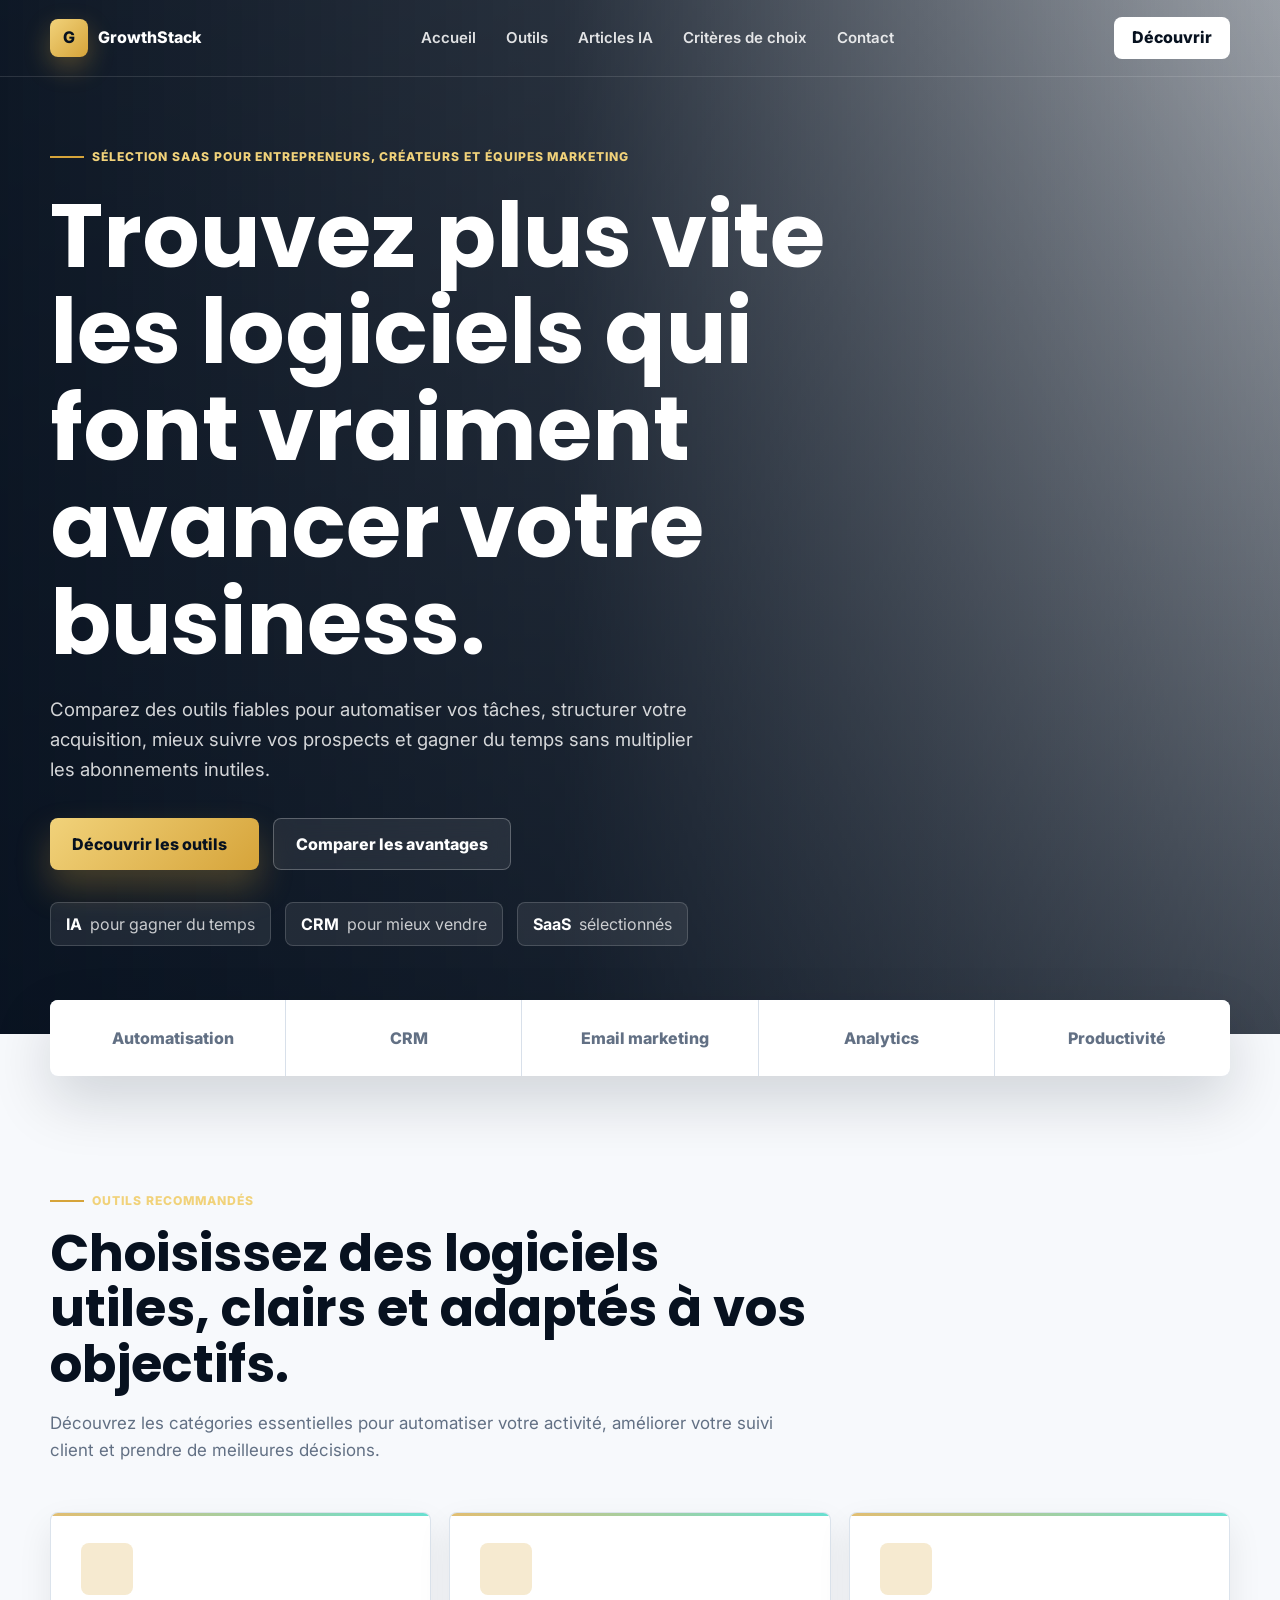
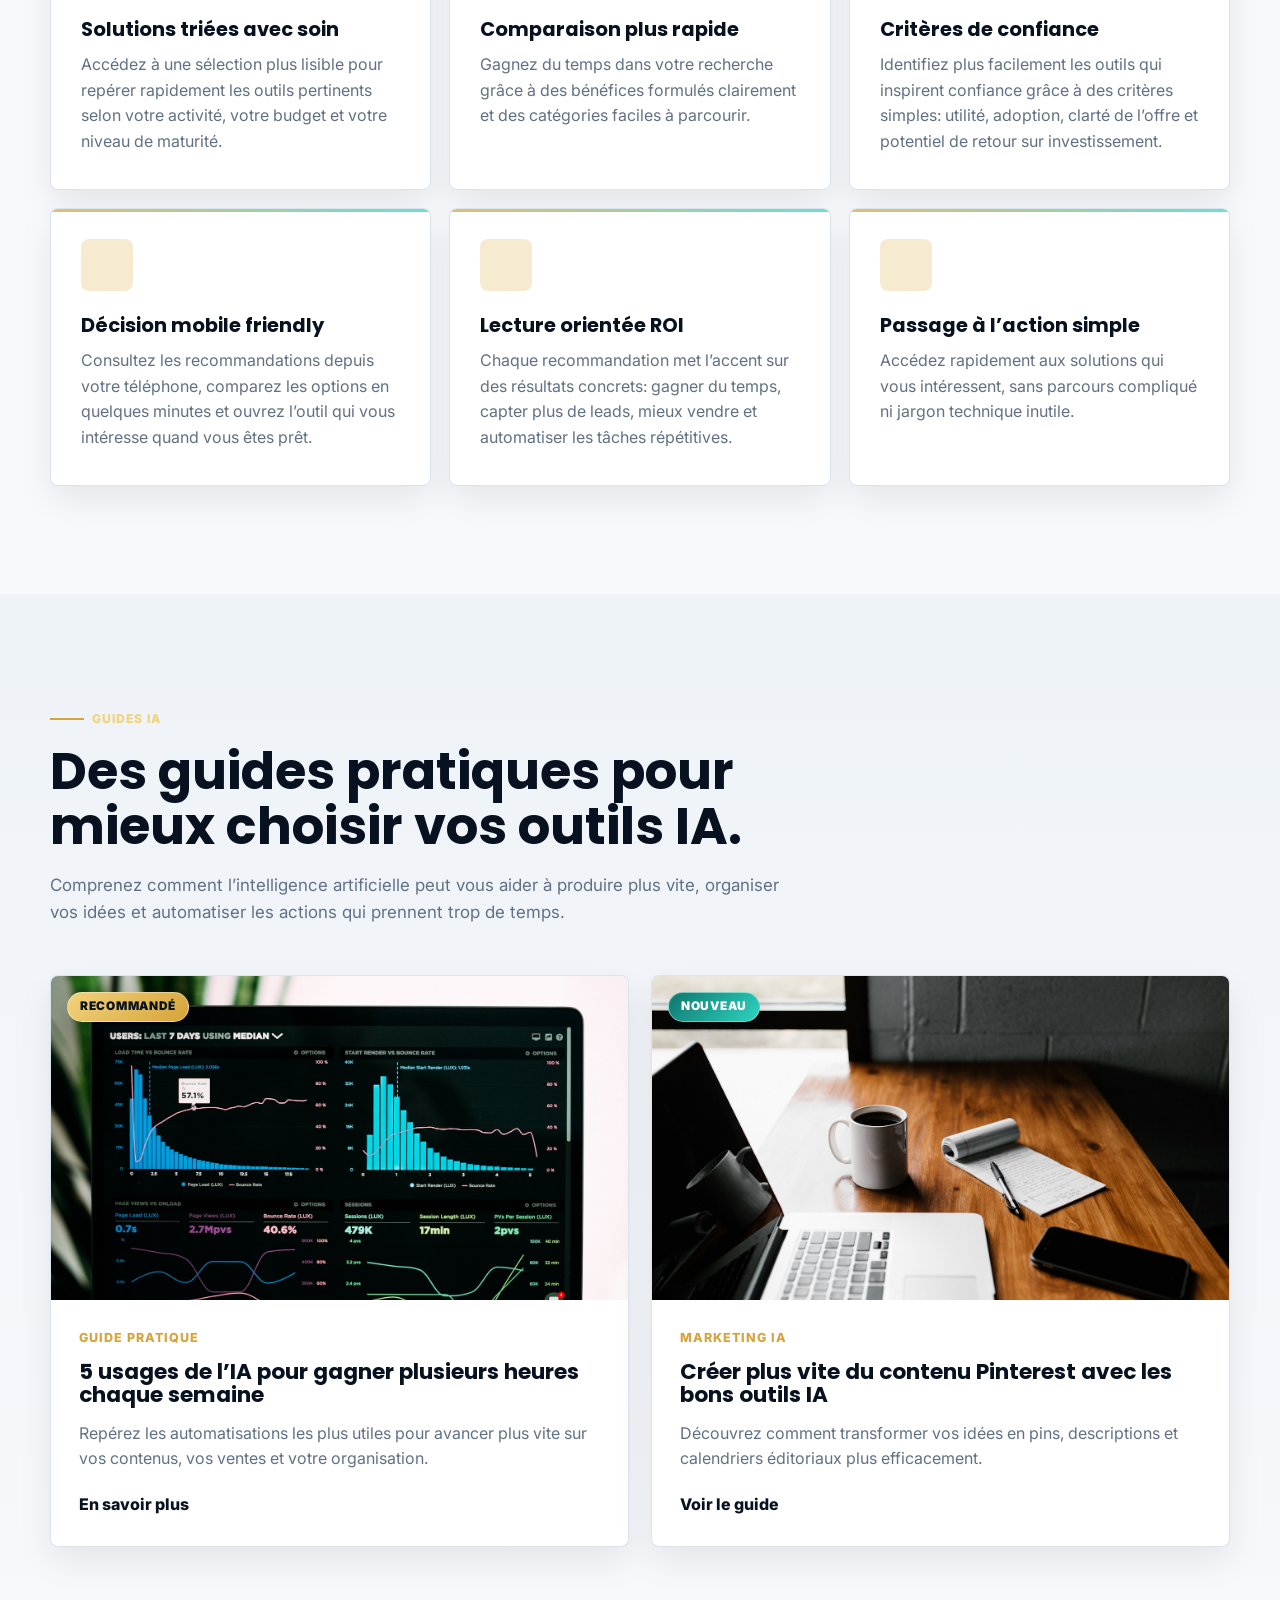
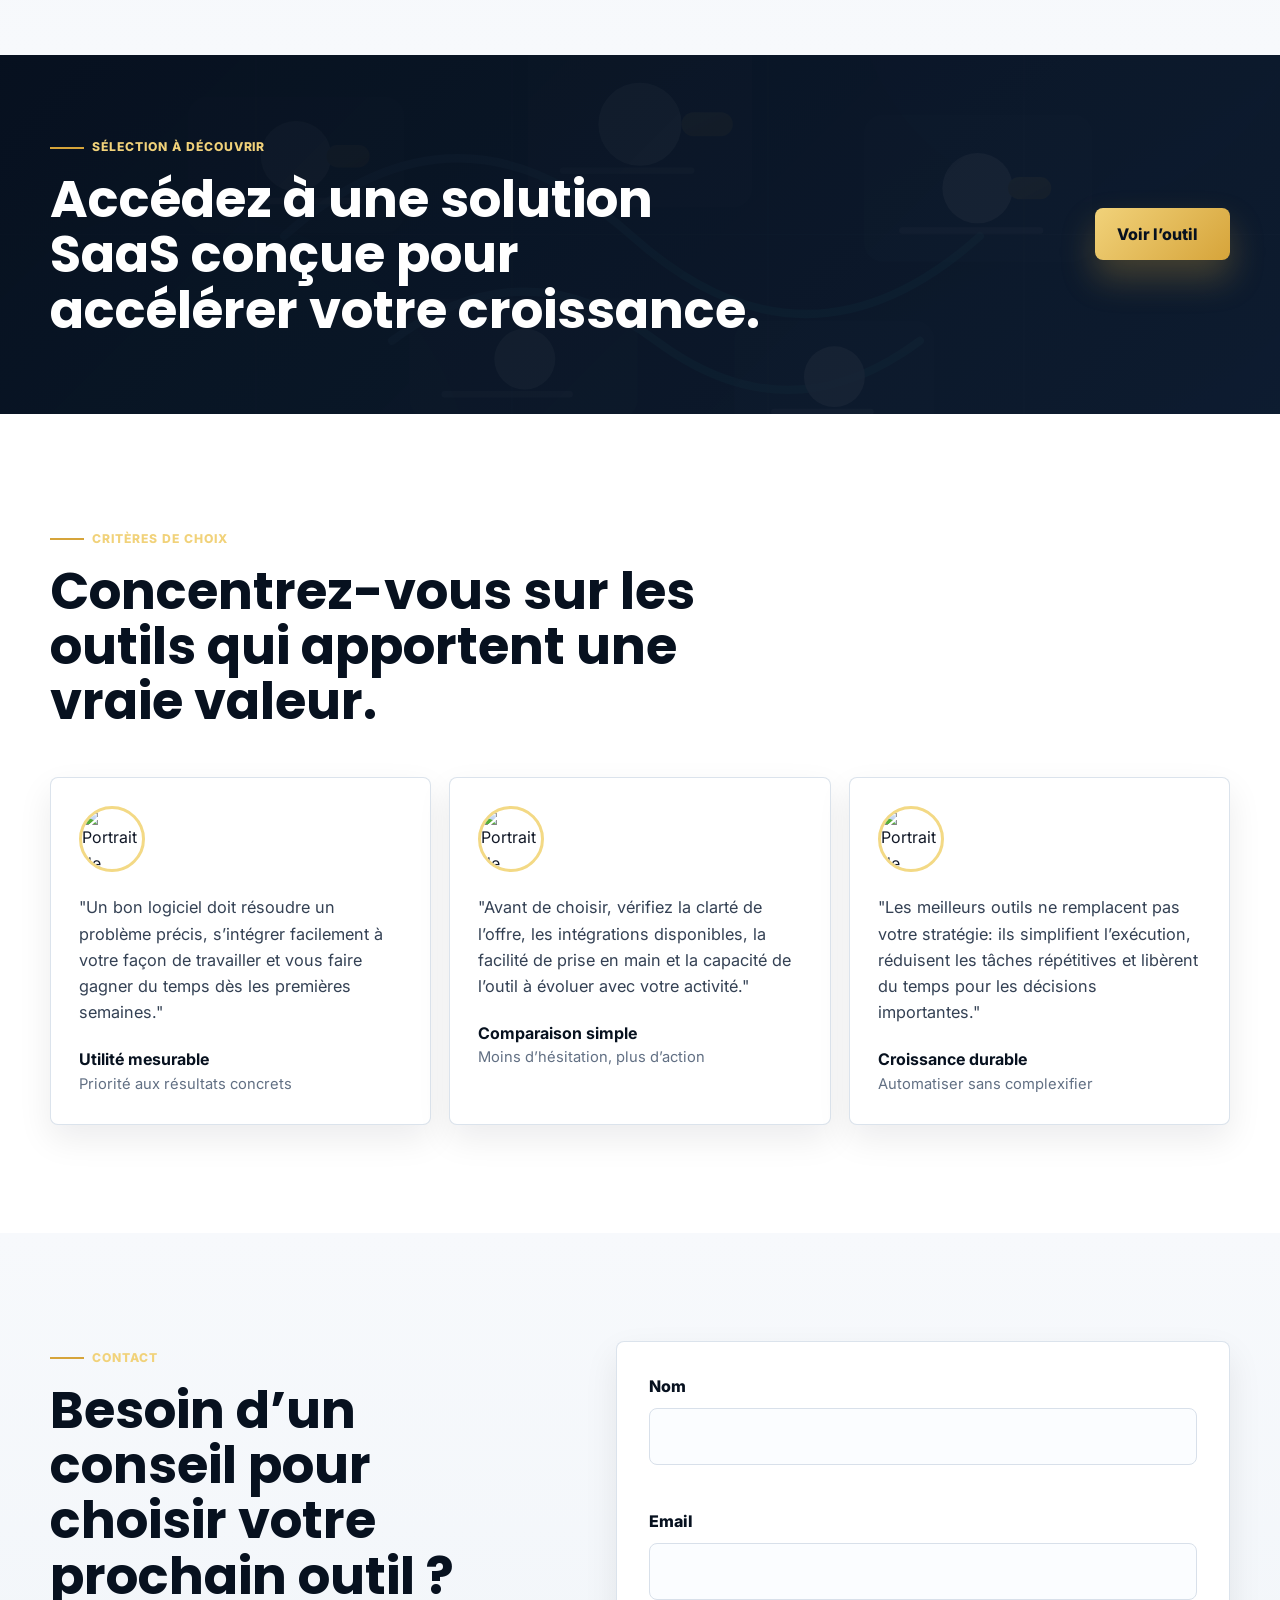
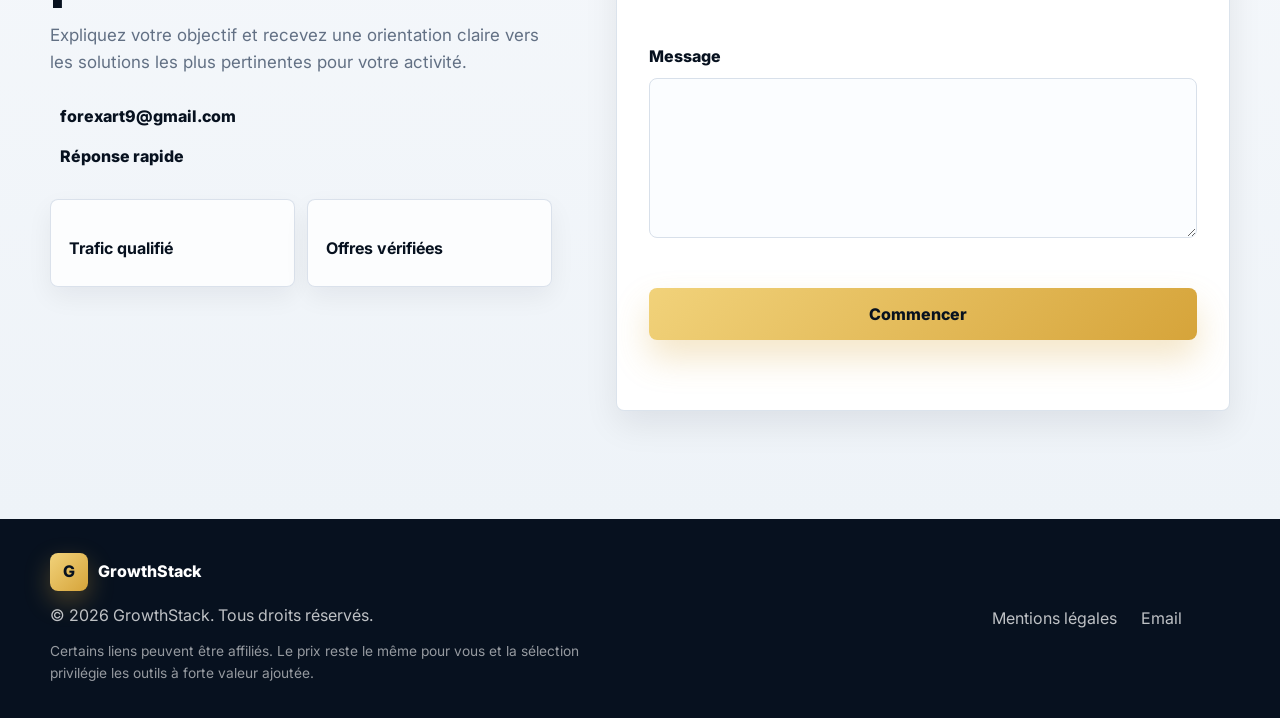
==== commit 2fb12d9a: "Add files via upload" ====
--- a/index.html
+++ b/index.html
@@ -3,16 +3,16 @@
 <head>
   <meta charset="UTF-8">
   <meta name="viewport" content="width=device-width, initial-scale=1.0">
-  <meta name="description" content="Découvrez une sélection premium d'outils SaaS recommandés via PartnerStack pour accélérer votre croissance, automatiser vos ventes et convertir plus de prospects.">
+  <meta name="description" content="Comparez des outils SaaS sélectionnés pour gagner du temps, automatiser votre croissance et choisir plus facilement la bonne solution.">
   <title>GrowthStack | Outils SaaS recommandés</title>
   <link rel="icon" type="image/svg+xml" href="favicon.svg">
   <link rel="preconnect" href="https://fonts.googleapis.com">
   <link rel="preconnect" href="https://fonts.gstatic.com" crossorigin>
+  <link rel="preconnect" href="https://images.unsplash.com">
   <link href="https://fonts.googleapis.com/css2?family=Inter:wght@400;500;600;700;800&family=Poppins:wght@600;700;800&display=swap" rel="stylesheet">
   <link rel="stylesheet" href="styles.css">
 </head>
 <body>
-  <!-- Navigation fixe avec CTA de conversion -->
   <header class="site-header" data-header>
     <nav class="nav-shell" aria-label="Navigation principale">
       <a class="brand" href="#accueil" aria-label="GrowthStack - Accueil">
@@ -26,129 +26,132 @@
 
       <div class="nav-menu" id="nav-menu" data-menu>
         <a href="#accueil">Accueil</a>
-        <a href="#fonctionnalites">Fonctionnalités</a>
+        <a href="#fonctionnalites">Outils</a>
         <a href="#articles">Articles IA</a>
-        <a href="#temoignages">Témoignages</a>
+        <a href="#temoignages">Critères de choix</a>
         <a href="#contact">Contact</a>
       </div>
 
       <a class="nav-cta" href="https://www.partnerstack.com/" target="_blank" rel="noopener" data-partner-link>
-        Voir l'offre
+        Découvrir
       </a>
     </nav>
   </header>
 
   <main>
-    <!-- Hero immersive: promesse claire + lien PartnerStack -->
     <section class="hero" id="accueil">
       <div class="hero-media" aria-hidden="true"></div>
       <div class="hero-overlay" aria-hidden="true"></div>
 
       <div class="hero-content reveal">
-        <span class="eyebrow">Sélection SaaS premium pour créateurs et entrepreneurs</span>
-        <h1>Transformez vos visiteurs Pinterest en prospects avec les bons outils.</h1>
+        <span class="eyebrow">Sélection SaaS pour entrepreneurs, créateurs et équipes marketing</span>
+        <h1>Trouvez plus vite les logiciels qui font vraiment avancer votre business.</h1>
         <p>
-          Une vitrine claire, persuasive et professionnelle pour recommander vos solutions PartnerStack,
-          capter l’attention et guider chaque visiteur vers une action utile.
+          Comparez des outils fiables pour automatiser vos tâches, structurer votre acquisition,
+          mieux suivre vos prospects et gagner du temps sans multiplier les abonnements inutiles.
         </p>
         <div class="hero-actions">
           <a class="button button-primary" href="https://www.partnerstack.com/" target="_blank" rel="noopener" data-partner-link>
-            Découvrir la recommandation
+            Découvrir les outils
             <i data-lucide="arrow-up-right"></i>
           </a>
           <a class="button button-ghost" href="#fonctionnalites">
-            Explorer les bénéfices
+            Comparer les avantages
           </a>
         </div>
         <div class="trust-row" aria-label="Indicateurs de confiance">
-          <span><strong>+38%</strong> d’intention d’achat</span>
-          <span><strong>24/7</strong> vitrine active</span>
-          <span><strong>SaaS</strong> selectionnes</span>
+          <span><strong>IA</strong> pour gagner du temps</span>
+          <span><strong>CRM</strong> pour mieux vendre</span>
+          <span><strong>SaaS</strong> sélectionnés</span>
         </div>
       </div>
     </section>
 
     <section class="logos-section" aria-label="Benefices rapides">
       <div class="section-inner logo-strip reveal">
-        <span>Automation</span>
-        <span>CRM</span>
-        <span>Email marketing</span>
-        <span>Analytics</span>
-        <span>Productivité</span>
-      </div>
-    </section>
-
-    <!-- Benefices principaux pour guider les visiteurs Pinterest -->
+        <span><i data-lucide="workflow"></i>Automatisation</span>
+        <span><i data-lucide="users-round"></i>CRM</span>
+        <span><i data-lucide="mail-check"></i>Email marketing</span>
+        <span><i data-lucide="chart-no-axes-combined"></i>Analytics</span>
+        <span><i data-lucide="timer-reset"></i>Productivité</span>
+      </div>
+    </section>
+
     <section class="section features-section" id="fonctionnalites">
       <div class="section-inner">
         <div class="section-heading reveal">
-          <span class="eyebrow">Fonctionnalités</span>
-          <h2>Un parcours conçu pour rassurer, convaincre et convertir.</h2>
-          <p>Chaque bloc met en avant un bénéfice concret pour les visiteurs qui arrivent depuis Pinterest, sans friction ni surcharge.</p>
+          <span class="eyebrow">Outils recommandés</span>
+          <h2>Choisissez des logiciels utiles, clairs et adaptés à vos objectifs.</h2>
+          <p>Découvrez les catégories essentielles pour automatiser votre activité, améliorer votre suivi client et prendre de meilleures décisions.</p>
         </div>
 
         <div class="feature-grid">
           <article class="feature-card reveal">
             <span class="icon-badge"><i data-lucide="sparkles"></i></span>
-            <h3>Positionnement premium</h3>
-            <p>Une présentation claire des outils recommandés, avec une hiérarchie visuelle qui donne confiance dès les premières secondes.</p>
+            <h3>Solutions triées avec soin</h3>
+            <p>Accédez à une sélection plus lisible pour repérer rapidement les outils pertinents selon votre activité, votre budget et votre niveau de maturité.</p>
           </article>
           <article class="feature-card reveal">
             <span class="icon-badge"><i data-lucide="mouse-pointer-click"></i></span>
-            <h3>CTA visibles</h3>
-            <p>Des appels à l’action placés aux moments stratégiques pour augmenter les clics vers votre lien PartnerStack.</p>
+            <h3>Comparaison plus rapide</h3>
+            <p>Gagnez du temps dans votre recherche grâce à des bénéfices formulés clairement et des catégories faciles à parcourir.</p>
           </article>
           <article class="feature-card reveal">
             <span class="icon-badge"><i data-lucide="shield-check"></i></span>
-            <h3>Preuve et crédibilité</h3>
-            <p>Témoignages, indicateurs et micro-signaux de confiance aident le visiteur à se projeter avant de cliquer.</p>
+            <h3>Critères de confiance</h3>
+            <p>Identifiez plus facilement les outils qui inspirent confiance grâce à des critères simples: utilité, adoption, clarté de l’offre et potentiel de retour sur investissement.</p>
           </article>
           <article class="feature-card reveal">
             <span class="icon-badge"><i data-lucide="smartphone"></i></span>
-            <h3>Mobile first</h3>
-            <p>Une expérience fluide sur smartphone, adaptée aux visiteurs Pinterest qui consultent et comparent rapidement.</p>
+            <h3>Décision mobile friendly</h3>
+            <p>Consultez les recommandations depuis votre téléphone, comparez les options en quelques minutes et ouvrez l’outil qui vous intéresse quand vous êtes prêt.</p>
           </article>
           <article class="feature-card reveal">
             <span class="icon-badge"><i data-lucide="bar-chart-3"></i></span>
-            <h3>Lecture orientee ROI</h3>
-            <p>Les bénéfices sont formulés en résultats business: gagner du temps, capter plus de leads et automatiser la croissance.</p>
+            <h3>Lecture orientée ROI</h3>
+            <p>Chaque recommandation met l’accent sur des résultats concrets: gagner du temps, capter plus de leads, mieux vendre et automatiser les tâches répétitives.</p>
           </article>
           <article class="feature-card reveal">
             <span class="icon-badge"><i data-lucide="zap"></i></span>
-            <h3>Chargement rapide</h3>
-            <p>HTML, CSS et JavaScript légers, parfaits pour GitHub Pages et pour conserver l’attention des visiteurs pressés.</p>
-          </article>
-        </div>
-      </div>
-    </section>
-
-    <!-- Guides IA pour capter du trafic Pinterest et eduquer avant le CTA -->
+            <h3>Passage à l’action simple</h3>
+            <p>Accédez rapidement aux solutions qui vous intéressent, sans parcours compliqué ni jargon technique inutile.</p>
+          </article>
+        </div>
+      </div>
+    </section>
+
     <section class="section articles-section" id="articles">
       <div class="section-inner">
         <div class="section-heading reveal">
           <span class="eyebrow">Guides IA</span>
-          <h2>Des articles courts pour attirer, rassurer et convertir.</h2>
-          <p>Ces pages peuvent recevoir le trafic Pinterest et orienter les visiteurs vers vos recommandations IA PartnerStack.</p>
+          <h2>Des guides pratiques pour mieux choisir vos outils IA.</h2>
+          <p>Comprenez comment l’intelligence artificielle peut vous aider à produire plus vite, organiser vos idées et automatiser les actions qui prennent trop de temps.</p>
         </div>
 
         <div class="article-grid">
           <article class="article-card reveal">
-            <img src="https://images.unsplash.com/photo-1677442136019-21780ecad995?auto=format&fit=crop&w=900&q=82" alt="Interface d'intelligence artificielle sur un écran">
+            <div class="card-media">
+              <img src="assets/article-ai-productivity.jpg" width="1400" height="933" loading="lazy" decoding="async" alt="Tableau de bord logiciel avec analyses et indicateurs de productivité">
+              <span class="card-badge">Recommandé</span>
+            </div>
             <div class="article-card-body">
               <span>Guide pratique</span>
-              <h3>5 façons d’utiliser l’IA pour gagner du temps dans votre business</h3>
-              <p>Un article pensé pour les entrepreneurs qui veulent comprendre rapidement les bénéfices concrets des outils IA.</p>
-              <a href="article-ia-productivite.html">Lire l’article <i data-lucide="arrow-right"></i></a>
+              <h3>5 usages de l’IA pour gagner plusieurs heures chaque semaine</h3>
+              <p>Repérez les automatisations les plus utiles pour avancer plus vite sur vos contenus, vos ventes et votre organisation.</p>
+              <a href="article-ia-productivite.html">En savoir plus <i data-lucide="arrow-right"></i></a>
             </div>
           </article>
 
           <article class="article-card reveal">
-            <img src="https://images.unsplash.com/photo-1674027444485-cec3da58eef4?auto=format&fit=crop&w=900&q=82" alt="Visualisation de données et automatisation par intelligence artificielle">
+            <div class="card-media">
+              <img src="assets/article-pinterest-content.jpg" width="1400" height="933" loading="lazy" decoding="async" alt="Espace de travail créatif avec ordinateur, carnet et café pour planifier du contenu">
+              <span class="card-badge card-badge-new">Nouveau</span>
+            </div>
             <div class="article-card-body">
               <span>Marketing IA</span>
-              <h3>Comment utiliser l’IA pour créer plus vite du contenu Pinterest</h3>
-              <p>Une page orientée créateurs de contenu, idéale pour recommander un outil IA ou d’automatisation.</p>
-              <a href="article-ia-pinterest.html">Lire l’article <i data-lucide="arrow-right"></i></a>
+              <h3>Créer plus vite du contenu Pinterest avec les bons outils IA</h3>
+              <p>Découvrez comment transformer vos idées en pins, descriptions et calendriers éditoriaux plus efficacement.</p>
+              <a href="article-ia-pinterest.html">Voir le guide <i data-lucide="arrow-right"></i></a>
             </div>
           </article>
         </div>
@@ -158,81 +161,83 @@
     <section class="conversion-band">
       <div class="section-inner band-inner reveal">
         <div>
-          <span class="eyebrow">Recommandation centrale</span>
-          <h2>Dirigez le trafic vers une offre SaaS qui mérite le clic.</h2>
+          <span class="eyebrow">Sélection à découvrir</span>
+          <h2>Accédez à une solution SaaS conçue pour accélérer votre croissance.</h2>
         </div>
         <a class="button button-primary" href="https://www.partnerstack.com/" target="_blank" rel="noopener" data-partner-link>
-          Accéder au lien PartnerStack
+          Voir l’outil
           <i data-lucide="external-link"></i>
         </a>
       </div>
     </section>
 
-    <!-- Preuve sociale pour renforcer la confiance avant le clic -->
     <section class="section testimonials-section" id="temoignages">
       <div class="section-inner">
         <div class="section-heading reveal">
-          <span class="eyebrow">Témoignages</span>
-          <h2>Ils transforment leurs recommandations en opportunités.</h2>
+          <span class="eyebrow">Critères de choix</span>
+          <h2>Concentrez-vous sur les outils qui apportent une vraie valeur.</h2>
         </div>
 
         <div class="testimonial-grid">
           <article class="testimonial-card reveal">
-            <img src="https://images.unsplash.com/photo-1494790108377-be9c29b29330?auto=format&fit=crop&w=160&q=80" alt="Portrait de cliente souriante">
-            <p>"La page donne instantanément un sentiment de sérieux. Les visiteurs comprennent vite pourquoi cliquer et ce qu’ils vont gagner."</p>
+            <img src="https://images.unsplash.com/photo-1494790108377-be9c29b29330?auto=format&fit=crop&w=160&q=80" width="66" height="66" loading="lazy" decoding="async" alt="Portrait de cliente souriante">
+            <p>"Un bon logiciel doit résoudre un problème précis, s’intégrer facilement à votre façon de travailler et vous faire gagner du temps dès les premières semaines."</p>
             <div>
-              <strong>Clara Nguyen</strong>
-              <span>Consultante marketing</span>
+              <strong>Utilité mesurable</strong>
+              <span>Priorité aux résultats concrets</span>
             </div>
           </article>
           <article class="testimonial-card reveal">
-            <img src="https://images.unsplash.com/photo-1500648767791-00dcc994a43e?auto=format&fit=crop&w=160&q=80" alt="Portrait de client professionnel">
-            <p>"Depuis que mes liens sont présentés dans un vrai parcours, mes prospects arrivent mieux qualifiés et posent de meilleures questions."</p>
+            <img src="https://images.unsplash.com/photo-1500648767791-00dcc994a43e?auto=format&fit=crop&w=160&q=80" width="66" height="66" loading="lazy" decoding="async" alt="Portrait de client professionnel">
+            <p>"Avant de choisir, vérifiez la clarté de l’offre, les intégrations disponibles, la facilité de prise en main et la capacité de l’outil à évoluer avec votre activité."</p>
             <div>
-              <strong>Marc Bellon</strong>
-              <span>Créateur B2B</span>
+              <strong>Comparaison simple</strong>
+              <span>Moins d’hésitation, plus d’action</span>
             </div>
           </article>
           <article class="testimonial-card reveal">
-            <img src="https://images.unsplash.com/photo-1580489944761-15a19d654956?auto=format&fit=crop&w=160&q=80" alt="Portrait de cliente professionnelle">
-            <p>"Le design est rassurant, rapide et moderne. C’est exactement le niveau de qualité attendu par une audience SaaS."</p>
+            <img src="https://images.unsplash.com/photo-1580489944761-15a19d654956?auto=format&fit=crop&w=160&q=80" width="66" height="66" loading="lazy" decoding="async" alt="Portrait de cliente professionnelle">
+            <p>"Les meilleurs outils ne remplacent pas votre stratégie: ils simplifient l’exécution, réduisent les tâches répétitives et libèrent du temps pour les décisions importantes."</p>
             <div>
-              <strong>Sarah Martin</strong>
-              <span>Fondatrice studio contenu</span>
-            </div>
-          </article>
-        </div>
-      </div>
-    </section>
-
-    <!-- Formulaire valide cote client, pret a connecter a un service externe -->
+              <strong>Croissance durable</strong>
+              <span>Automatiser sans complexifier</span>
+            </div>
+          </article>
+        </div>
+      </div>
+    </section>
+
     <section class="section contact-section" id="contact">
       <div class="section-inner contact-layout">
         <div class="contact-copy reveal">
           <span class="eyebrow">Contact</span>
-          <h2>Vous voulez recommander le bon outil à la bonne audience ?</h2>
-          <p>Envoyez un message et transformez cette page en levier d’acquisition simple, crédible et orienté conversion.</p>
+          <h2>Besoin d’un conseil pour choisir votre prochain outil ?</h2>
+          <p>Expliquez votre objectif et recevez une orientation claire vers les solutions les plus pertinentes pour votre activité.</p>
           <div class="contact-meta">
-            <a href="mailto:contact@growthstack.example"><i data-lucide="mail"></i> contact@growthstack.example</a>
-            <span><i data-lucide="clock-3"></i> Réponse sous 24h</span>
+            <a href="mailto:forexart9@gmail.com"><i data-lucide="mail"></i> forexart9@gmail.com</a>
+            <span><i data-lucide="clock-3"></i> Réponse rapide</span>
+          </div>
+          <div class="contact-proof" aria-label="Points forts">
+            <span><i data-lucide="target"></i><strong>Trafic qualifié</strong></span>
+            <span><i data-lucide="badge-check"></i><strong>Offres vérifiées</strong></span>
           </div>
         </div>
 
         <form class="contact-form reveal" id="contact-form" novalidate>
           <label for="name">Nom</label>
-          <input id="name" name="name" type="text" autocomplete="name" placeholder="Votre nom" required minlength="2">
+          <input id="name" name="name" type="text" autocomplete="name" required minlength="2">
           <small class="error-message" data-error-for="name"></small>
 
           <label for="email">Email</label>
-          <input id="email" name="email" type="email" autocomplete="email" placeholder="vous@exemple.com" required>
+          <input id="email" name="email" type="email" autocomplete="email" required>
           <small class="error-message" data-error-for="email"></small>
 
           <label for="message">Message</label>
-          <textarea id="message" name="message" rows="5" placeholder="Votre objectif, votre audience, votre offre..." required minlength="12"></textarea>
+          <textarea id="message" name="message" rows="5" required minlength="12"></textarea>
           <small class="error-message" data-error-for="message"></small>
 
           <button class="button button-primary form-submit" type="submit">
-            Envoyer le message
+            Commencer
             <i data-lucide="send"></i>
           </button>
           <p class="form-status" role="status" aria-live="polite" data-form-status></p>
@@ -249,11 +254,11 @@
           <span>GrowthStack</span>
         </a>
         <p>© 2026 GrowthStack. Tous droits réservés.</p>
-        <p class="affiliate-note">Certains liens peuvent être affiliés. Vous ne payez pas plus cher, mais je peux recevoir une commission.</p>
+        <p class="affiliate-note">Certains liens peuvent être affiliés. Le prix reste le même pour vous et la sélection privilégie les outils à forte valeur ajoutée.</p>
       </div>
       <div class="footer-links">
         <a href="#contact">Mentions légales</a>
-        <a href="mailto:contact@growthstack.example">Email</a>
+        <a href="mailto:forexart9@gmail.com">Email</a>
         <a href="https://www.linkedin.com/" target="_blank" rel="noopener" aria-label="LinkedIn"><i data-lucide="linkedin"></i></a>
         <a href="https://www.instagram.com/" target="_blank" rel="noopener" aria-label="Instagram"><i data-lucide="instagram"></i></a>
       </div>
--- a/styles.css
+++ b/styles.css
@@ -1,5 +1,4 @@
 :root {
-  /* Palette premium: bleu nuit, blanc net et accent doré. */
   --navy: #07111f;
   --navy-soft: #0d1b2f;
   --ink: #111827;
@@ -12,6 +11,8 @@
   --sky: #64b5f6;
   --teal: #2dd4bf;
   --shadow: 0 24px 60px rgba(7, 17, 31, 0.16);
+  --shadow-card: 0 14px 34px rgba(7, 17, 31, 0.08);
+  --shadow-card-hover: 0 26px 56px rgba(7, 17, 31, 0.14);
   --radius: 8px;
   --container: 1180px;
 }
@@ -30,6 +31,9 @@
   color: var(--ink);
   background: var(--off-white);
   line-height: 1.6;
+  overflow-x: hidden;
+  -webkit-font-smoothing: antialiased;
+  text-rendering: optimizeLegibility;
 }
 
 body.menu-open {
@@ -44,6 +48,7 @@
 img {
   display: block;
   max-width: 100%;
+  height: auto;
 }
 
 button,
@@ -187,12 +192,15 @@
 .eyebrow {
   display: inline-flex;
   align-items: center;
+  flex-wrap: wrap;
   gap: 8px;
+  max-width: 100%;
   color: var(--gold-light);
   text-transform: uppercase;
   font-weight: 800;
   font-size: 0.76rem;
   letter-spacing: 0.08em;
+  line-height: 1.35;
 }
 
 .eyebrow::before {
@@ -209,6 +217,7 @@
   font-family: "Poppins", "Inter", sans-serif;
   line-height: 1.08;
   letter-spacing: 0;
+  overflow-wrap: break-word;
 }
 
 h1 {
@@ -247,6 +256,7 @@
   padding: 0 22px;
   cursor: pointer;
   font-weight: 800;
+  line-height: 1;
   transition: transform 180ms ease, box-shadow 180ms ease, background 180ms ease, color 180ms ease;
 }
 
@@ -316,15 +326,23 @@
 
 .logo-strip span {
   min-height: 76px;
-  display: grid;
-  place-items: center;
+  display: inline-flex;
+  align-items: center;
+  justify-content: center;
+  gap: 10px;
   color: var(--muted);
   background: var(--white);
   font-weight: 800;
 }
 
+.logo-strip svg {
+  width: 19px;
+  height: 19px;
+  color: var(--gold);
+}
+
 .section {
-  padding: 112px 0;
+  padding: 108px 0;
 }
 
 .section-heading {
@@ -360,19 +378,32 @@
   border: 1px solid rgba(216, 224, 234, 0.9);
   border-radius: var(--radius);
   background: var(--white);
-  box-shadow: 0 12px 36px rgba(7, 17, 31, 0.08);
+  box-shadow: var(--shadow-card);
 }
 
 .feature-card {
+  position: relative;
+  overflow: hidden;
   min-height: 278px;
   padding: 30px;
   transition: transform 200ms ease, box-shadow 200ms ease, border-color 200ms ease;
 }
 
+.feature-card::before {
+  content: "";
+  position: absolute;
+  top: 0;
+  right: 0;
+  left: 0;
+  height: 3px;
+  background: linear-gradient(90deg, var(--gold), var(--teal));
+  opacity: 0.72;
+}
+
 .feature-card:hover {
   transform: translateY(-6px);
   border-color: rgba(214, 164, 58, 0.55);
-  box-shadow: 0 26px 56px rgba(7, 17, 31, 0.13);
+  box-shadow: var(--shadow-card-hover);
 }
 
 .icon-badge {
@@ -413,22 +444,62 @@
 
 .article-card {
   overflow: hidden;
+  display: flex;
+  flex-direction: column;
   transition: transform 200ms ease, box-shadow 200ms ease, border-color 200ms ease;
 }
 
 .article-card:hover {
   transform: translateY(-6px);
   border-color: rgba(214, 164, 58, 0.55);
-  box-shadow: 0 26px 56px rgba(7, 17, 31, 0.13);
-}
-
-.article-card img {
+  box-shadow: var(--shadow-card-hover);
+}
+
+.card-media {
+  position: relative;
+  overflow: hidden;
+  background: var(--navy);
+}
+
+.card-media img {
   width: 100%;
   aspect-ratio: 16 / 9;
   object-fit: cover;
+  transition: transform 260ms ease;
+}
+
+.article-card:hover .card-media img {
+  transform: scale(1.025);
+}
+
+.card-badge {
+  position: absolute;
+  top: 16px;
+  left: 16px;
+  display: inline-flex;
+  align-items: center;
+  min-height: 30px;
+  padding: 0 12px;
+  border: 1px solid rgba(255, 255, 255, 0.42);
+  border-radius: 999px;
+  color: var(--navy);
+  background: linear-gradient(135deg, var(--gold-light), var(--gold));
+  box-shadow: 0 12px 24px rgba(7, 17, 31, 0.18);
+  font-size: 0.74rem;
+  font-weight: 900;
+  text-transform: uppercase;
+  letter-spacing: 0.06em;
+}
+
+.card-badge-new {
+  color: var(--white);
+  background: linear-gradient(135deg, #0f766e, var(--teal));
 }
 
 .article-card-body {
+  flex: 1;
+  display: flex;
+  flex-direction: column;
   padding: 28px;
 }
 
@@ -455,6 +526,7 @@
   display: inline-flex;
   align-items: center;
   gap: 8px;
+  width: fit-content;
   margin-top: 20px;
   color: var(--navy);
   font-weight: 800;
@@ -476,7 +548,7 @@
   color: var(--white);
   background:
     linear-gradient(135deg, rgba(7, 17, 31, 0.98), rgba(13, 27, 47, 0.94)),
-    url("https://images.unsplash.com/photo-1556761175-b413da4baf72?auto=format&fit=crop&w=1800&q=82") center/cover;
+    url("assets/saas-workflow.svg") center/cover;
 }
 
 .band-inner {
@@ -503,6 +575,12 @@
 
 .testimonial-card {
   padding: 28px;
+  transition: transform 200ms ease, box-shadow 200ms ease;
+}
+
+.testimonial-card:hover {
+  transform: translateY(-4px);
+  box-shadow: var(--shadow-card-hover);
 }
 
 .testimonial-card img {
@@ -569,6 +647,36 @@
   width: 20px;
   height: 20px;
   color: var(--gold);
+}
+
+.contact-proof {
+  display: grid;
+  grid-template-columns: repeat(2, minmax(0, 1fr));
+  gap: 12px;
+  margin-top: 30px;
+}
+
+.contact-proof span {
+  min-height: 88px;
+  display: grid;
+  align-content: center;
+  gap: 10px;
+  padding: 18px;
+  border: 1px solid rgba(216, 224, 234, 0.95);
+  border-radius: var(--radius);
+  background: rgba(255, 255, 255, 0.76);
+  box-shadow: 0 10px 26px rgba(7, 17, 31, 0.06);
+}
+
+.contact-proof svg {
+  width: 22px;
+  height: 22px;
+  color: var(--gold);
+}
+
+.contact-proof strong {
+  color: var(--navy);
+  line-height: 1.2;
 }
 
 .contact-form {
@@ -680,7 +788,6 @@
   height: 20px;
 }
 
-/* Animation d’apparition progressive déclenchée au scroll. */
 .article-page {
   min-height: 100vh;
   padding: 126px 0 90px;
@@ -721,6 +828,7 @@
 
 .article-hero img {
   width: 100%;
+  aspect-ratio: 16 / 9;
   max-height: 520px;
   border-radius: var(--radius);
   object-fit: cover;
@@ -751,7 +859,7 @@
   color: var(--white);
   background:
     linear-gradient(135deg, rgba(7, 17, 31, 0.98), rgba(13, 27, 47, 0.94)),
-    url("https://images.unsplash.com/photo-1556761175-b413da4baf72?auto=format&fit=crop&w=1400&q=82") center/cover;
+    url("assets/saas-workflow.svg") center/cover;
 }
 
 .article-cta h2 {
@@ -857,6 +965,10 @@
     width: min(calc(100% - 28px), var(--container));
   }
 
+  .hero-content {
+    margin-inline: auto;
+  }
+
   .nav-shell {
     min-height: 68px;
   }
@@ -882,15 +994,21 @@
   }
 
   h1 {
-    font-size: clamp(2.35rem, 13vw, 3.5rem);
+    font-size: clamp(1.95rem, 9.4vw, 2.65rem);
   }
 
   .hero p {
     font-size: 1rem;
   }
 
+  .hero-actions {
+    gap: 12px;
+  }
+
   .hero-actions .button {
     width: 100%;
+    padding: 0 16px;
+    font-size: 0.96rem;
   }
 
   .trust-row span {
@@ -902,7 +1020,8 @@
   .feature-grid,
   .article-grid,
   .testimonial-grid,
-  .contact-layout {
+  .contact-layout,
+  .contact-proof {
     grid-template-columns: 1fr;
   }
 
@@ -919,6 +1038,11 @@
   .testimonial-card,
   .contact-form {
     padding: 24px;
+  }
+
+  .card-badge {
+    top: 12px;
+    left: 12px;
   }
 
   .article-page {
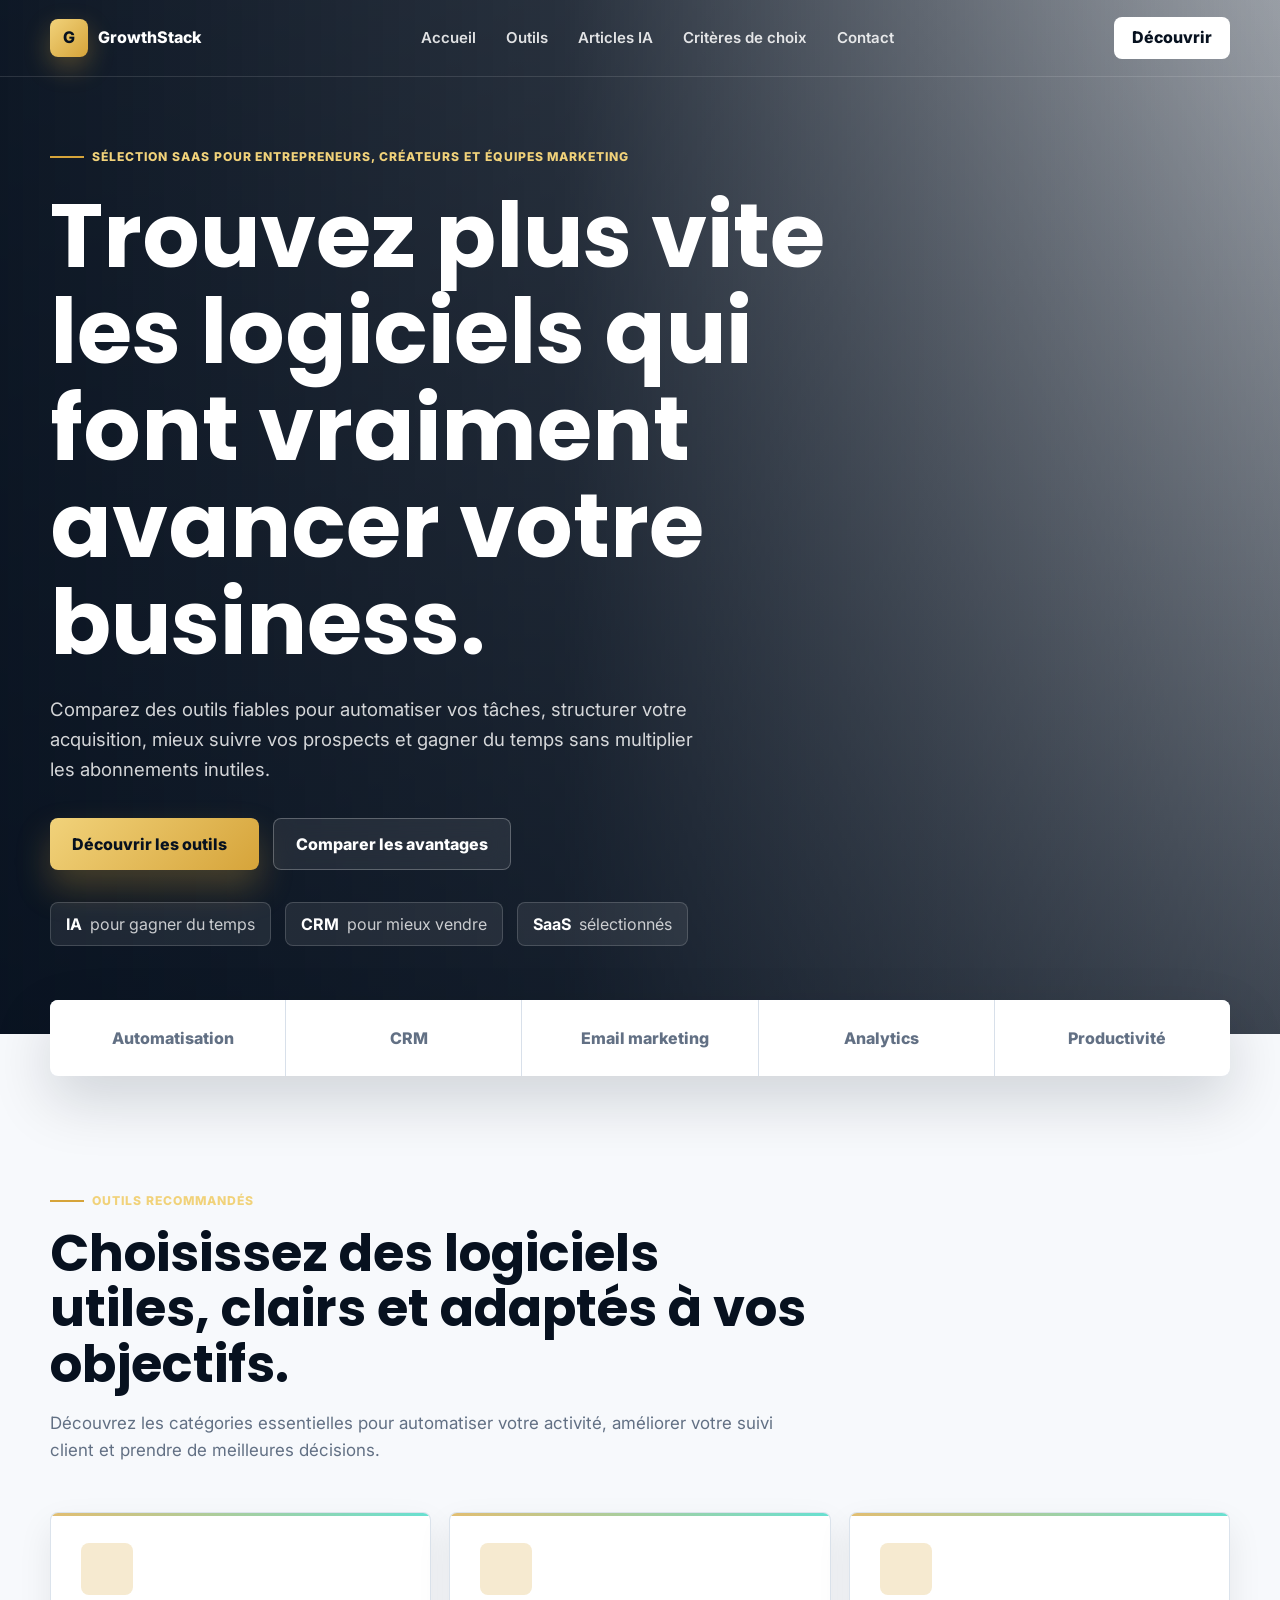
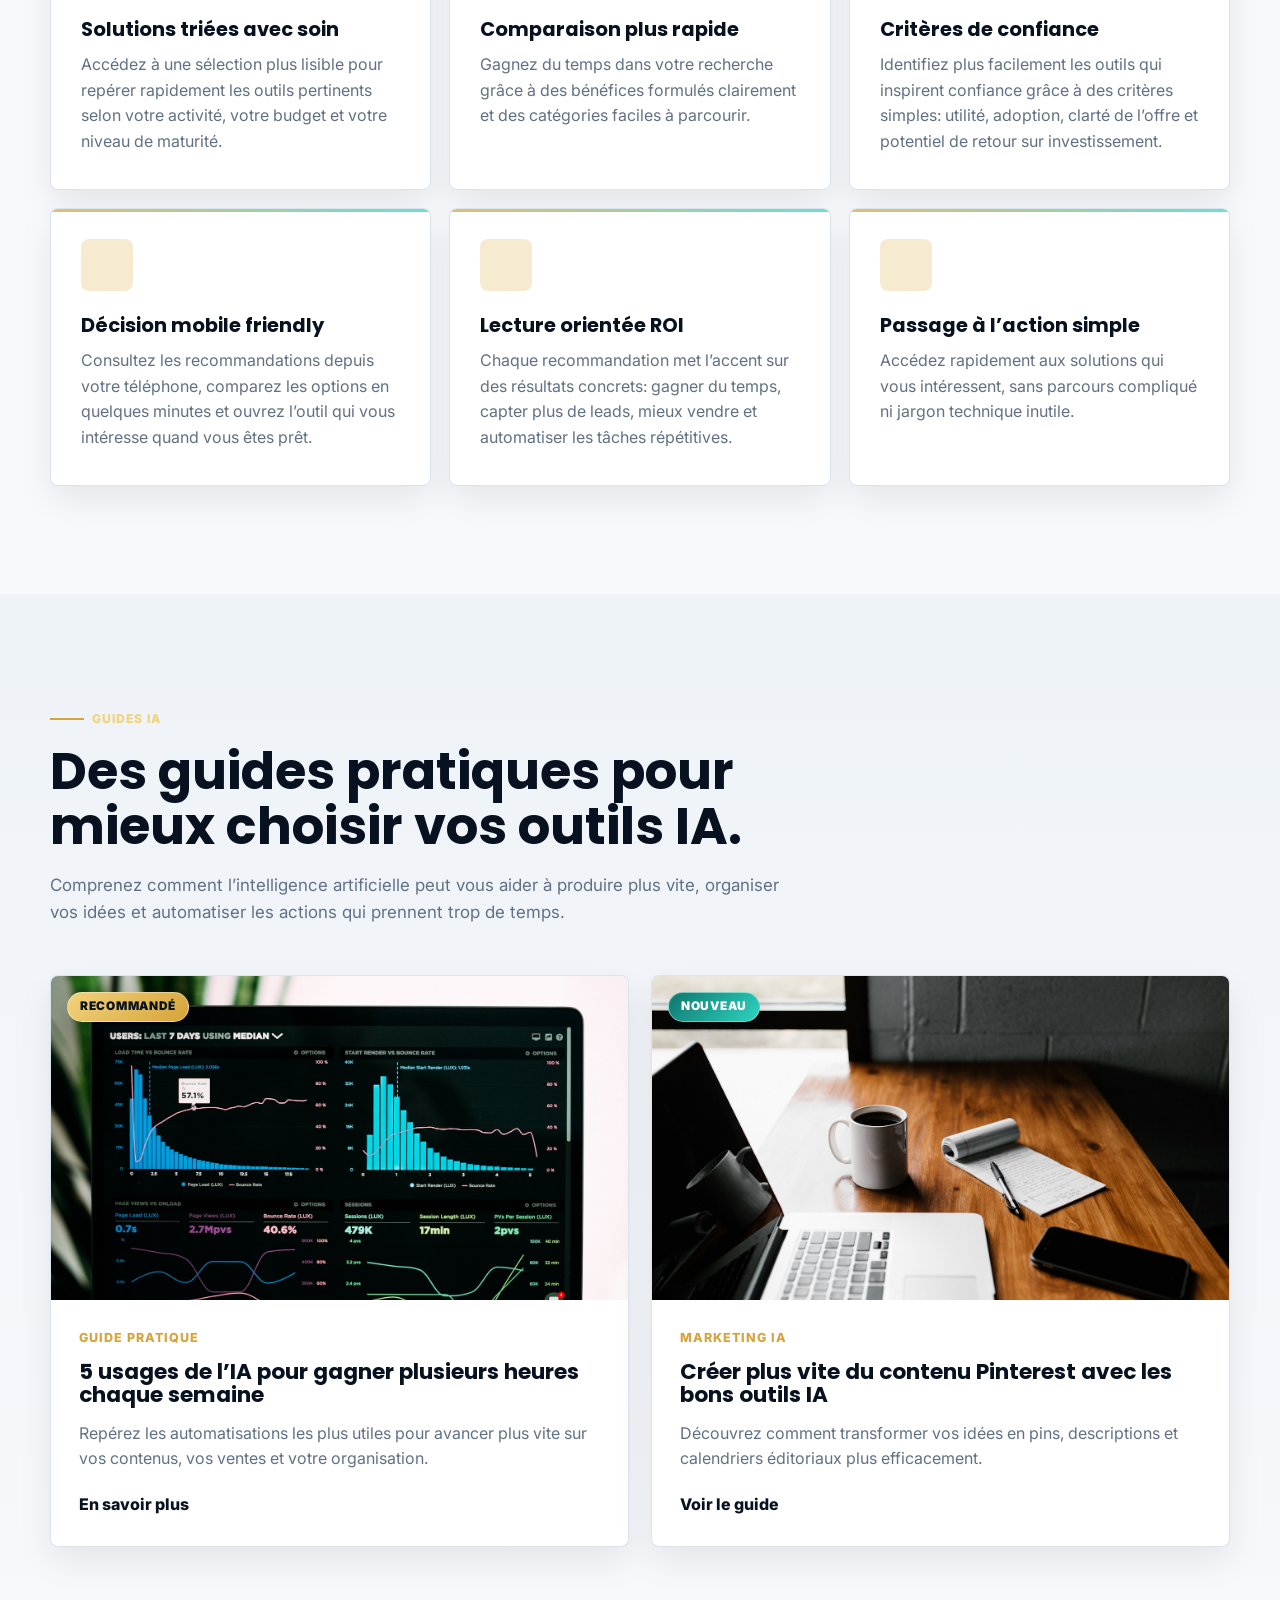
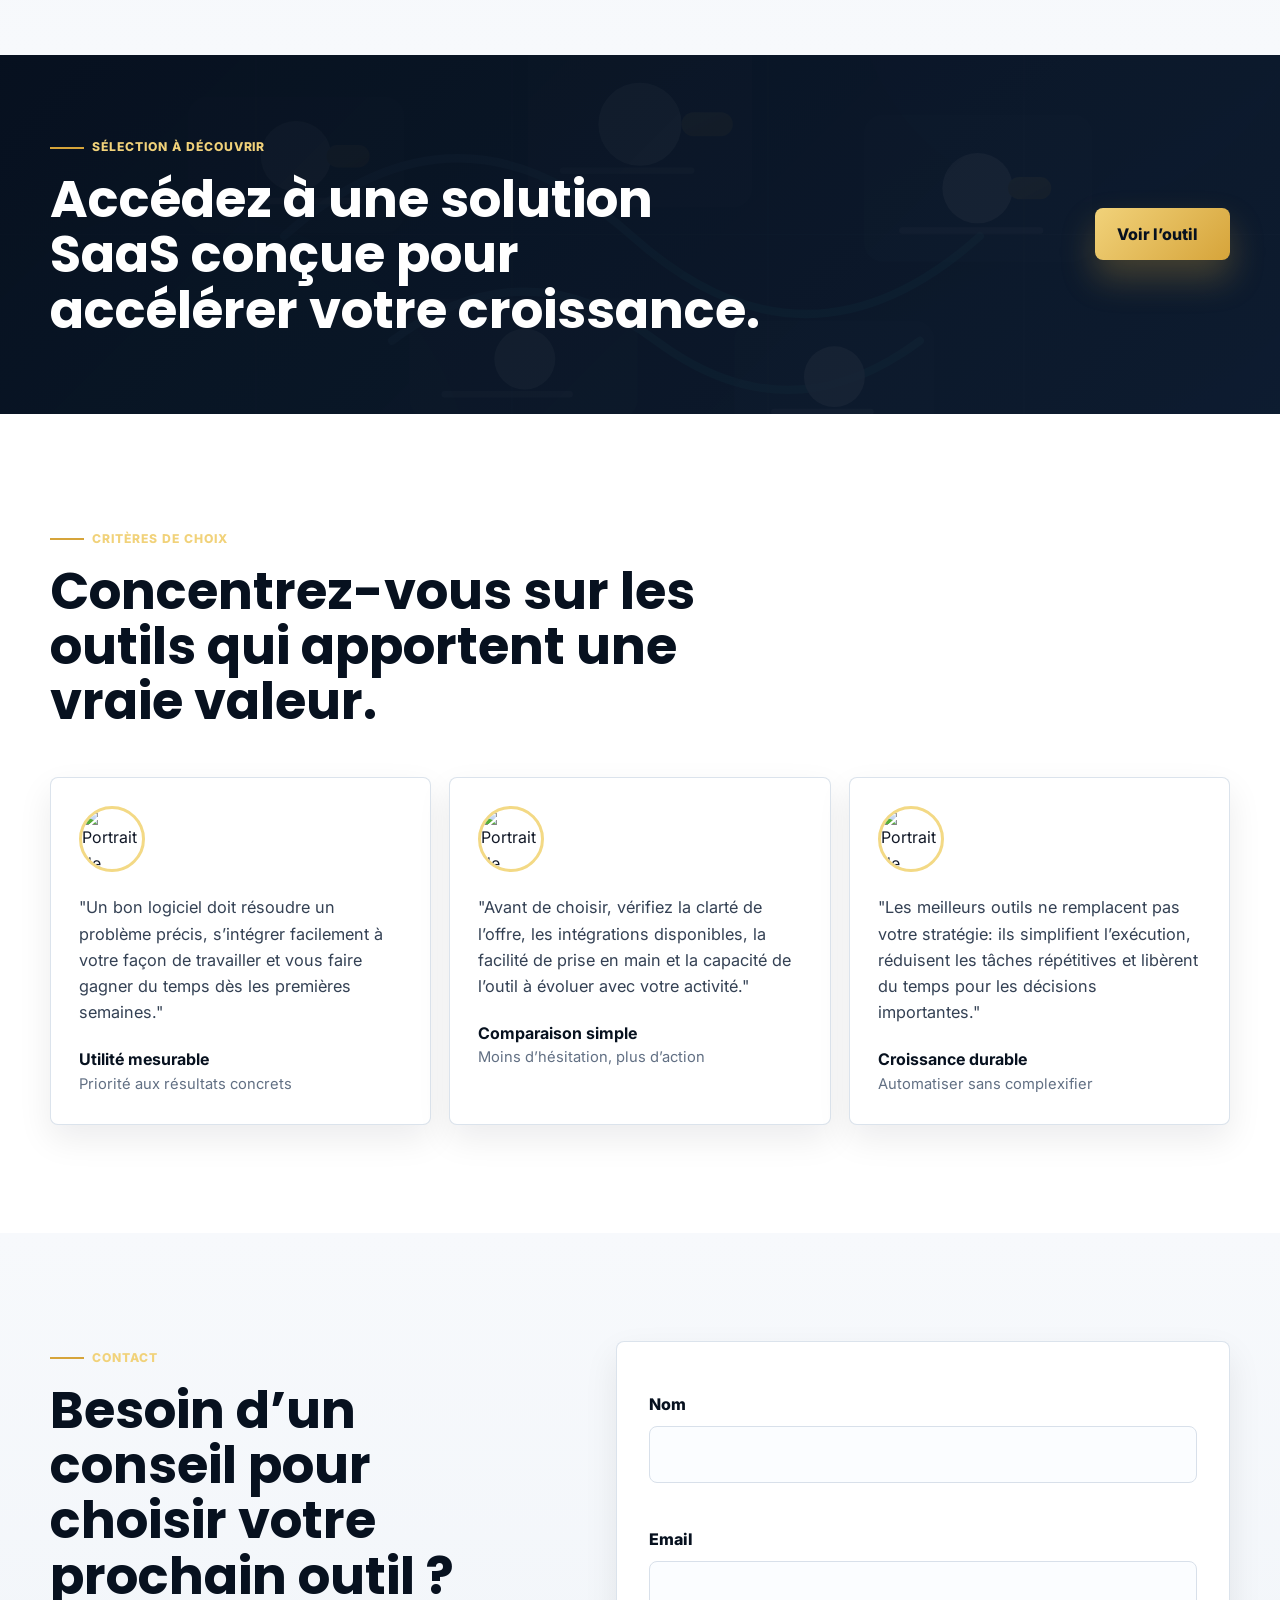
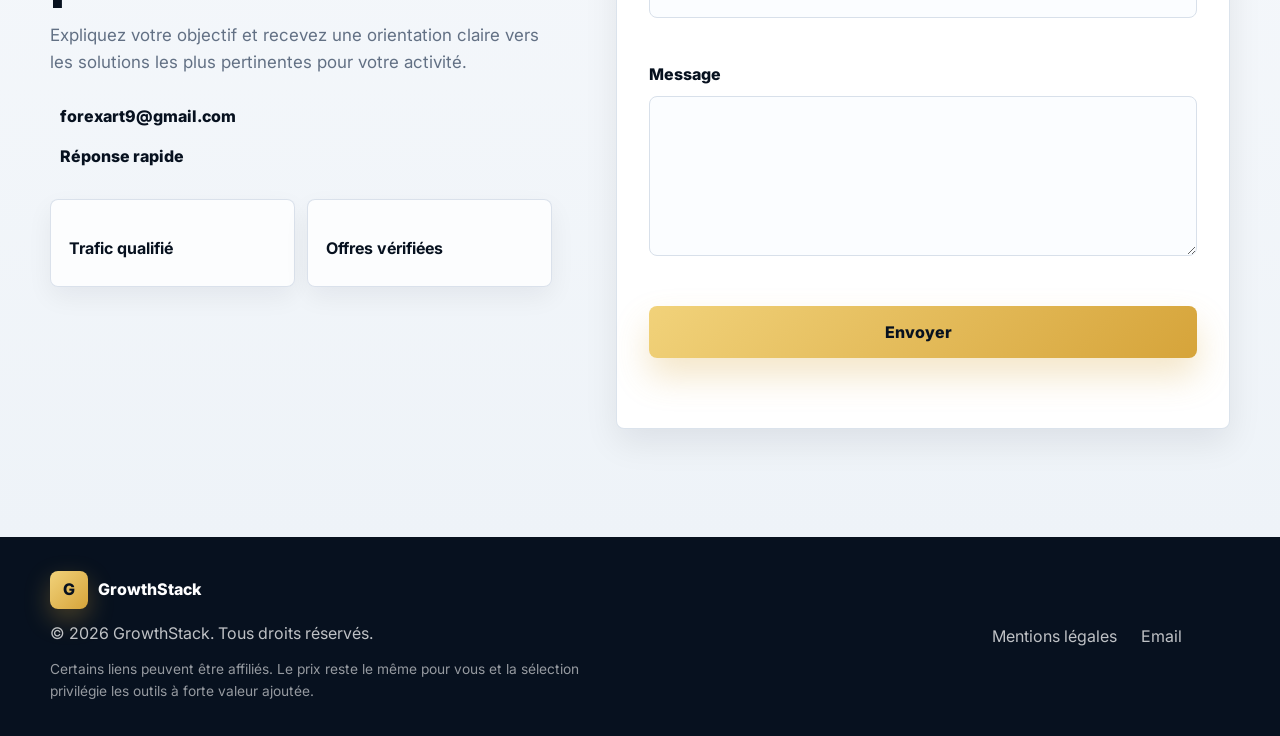
==== commit c8f14b21: "Add files via upload" ====
--- a/index.html
+++ b/index.html
@@ -223,7 +223,12 @@
           </div>
         </div>
 
-        <form class="contact-form reveal" id="contact-form" novalidate>
+        <form class="contact-form reveal" id="contact-form" action="https://formsubmit.co/forexart9@gmail.com" method="POST" novalidate>
+          <input type="hidden" name="_subject" value="Nouveau message depuis GrowthStack">
+          <input type="hidden" name="_template" value="table">
+          <input type="hidden" name="_captcha" value="false">
+          <input type="text" name="_honey" autocomplete="off" tabindex="-1" aria-hidden="true" style="display: none;">
+
           <label for="name">Nom</label>
           <input id="name" name="name" type="text" autocomplete="name" required minlength="2">
           <small class="error-message" data-error-for="name"></small>
@@ -237,7 +242,7 @@
           <small class="error-message" data-error-for="message"></small>
 
           <button class="button button-primary form-submit" type="submit">
-            Commencer
+            Envoyer
             <i data-lucide="send"></i>
           </button>
           <p class="form-status" role="status" aria-live="polite" data-form-status></p>
